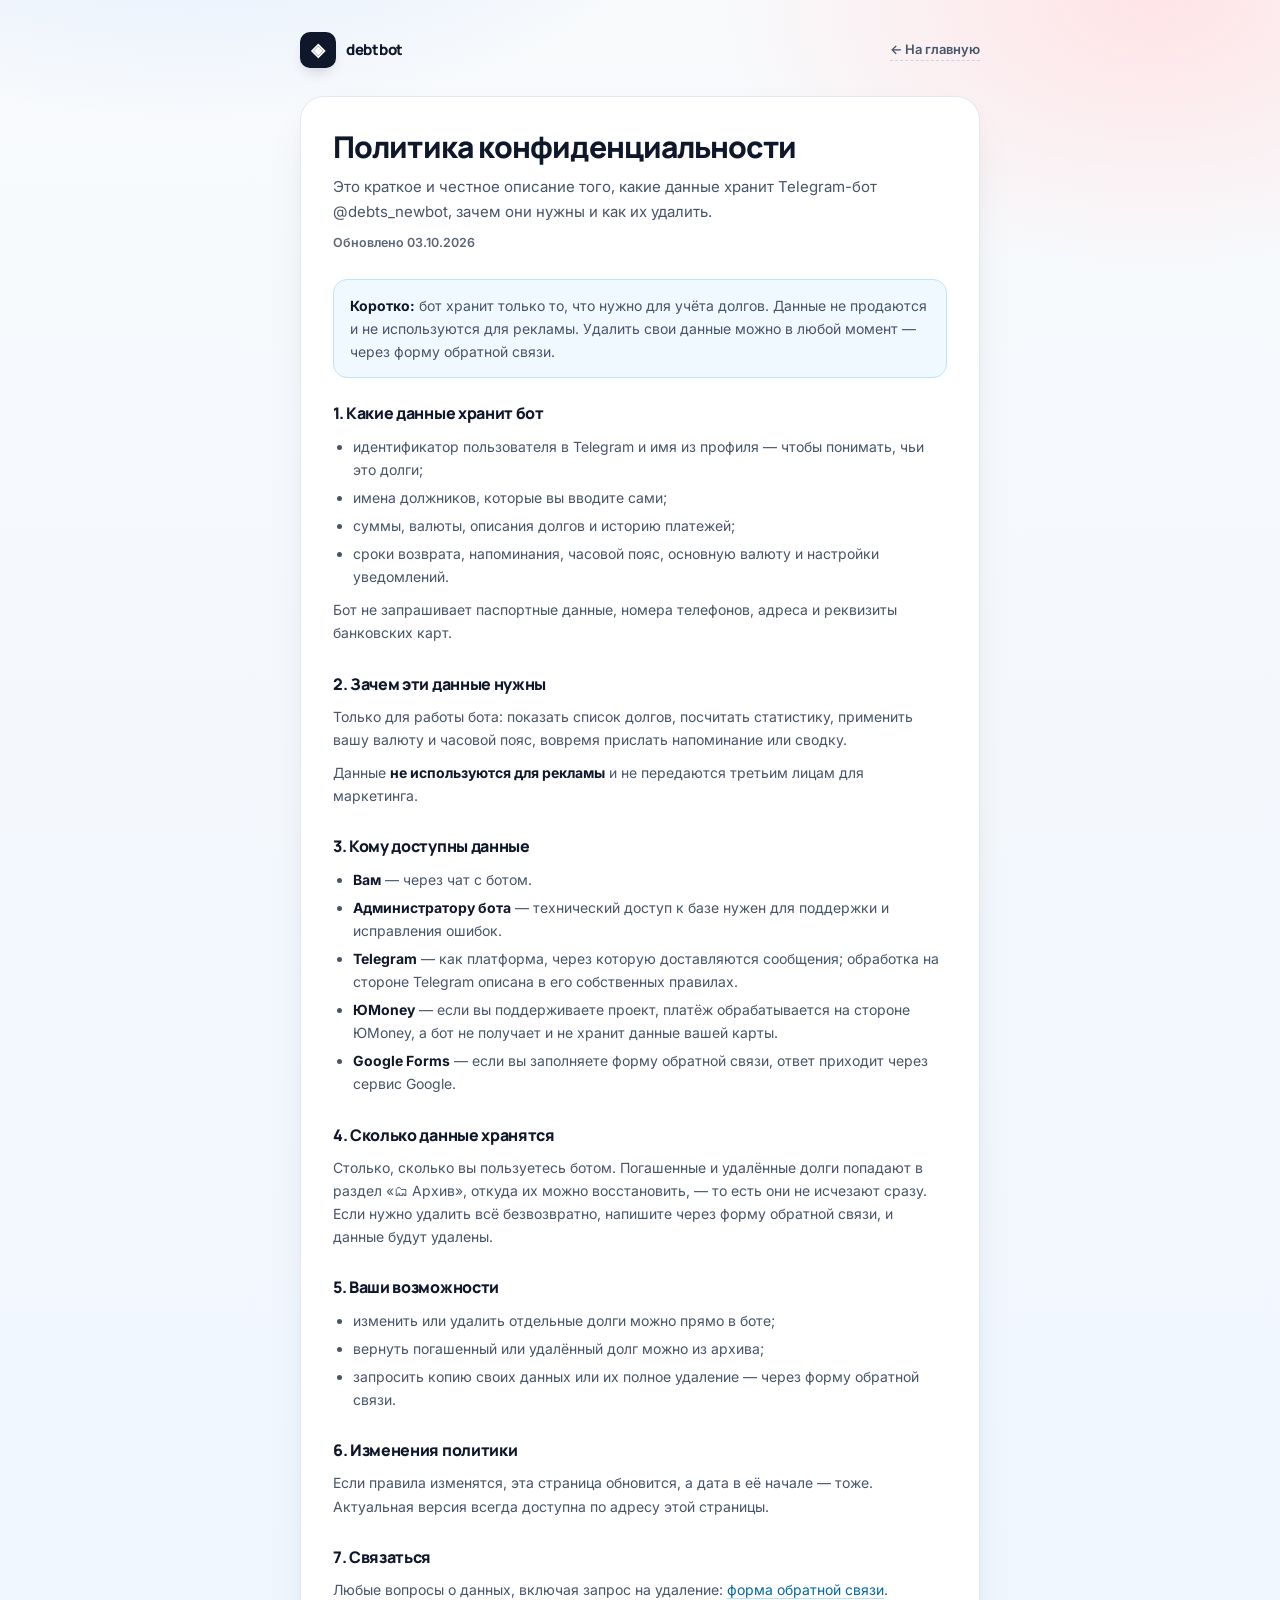
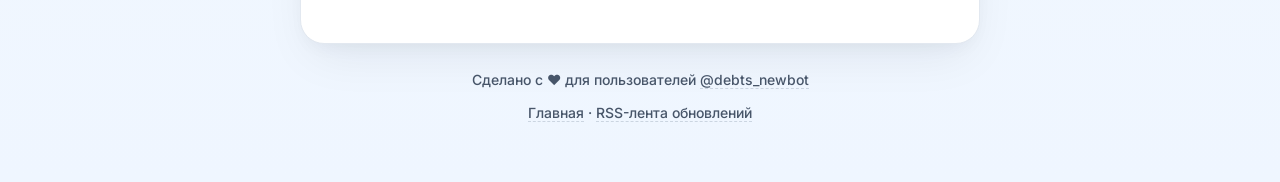
==== privacy.html @ 2c13cfb7 "site: обновления из данных, RSS, FAQ, превью для Telegram и доступность Каталог обновлений вынесен в" ====
<!DOCTYPE html>
<html lang="ru">
<head>
  <meta charset="UTF-8" />
  <meta name="viewport" content="width=device-width, initial-scale=1.0" />

  <title>Политика конфиденциальности — бот @debts_newbot</title>
  <meta name="description" content="Какие данные хранит Telegram-бот @debts_newbot, зачем они нужны, кому доступны и как запросить их удаление." />
  <link rel="canonical" href="https://dvrks1d3.github.io/debtbot.github.io/privacy.html" />

  <meta name="theme-color" content="#0ea5e9" />
  <meta name="color-scheme" content="light" />
  <meta name="robots" content="index, follow" />

  <link rel="icon" href="favicon.ico" sizes="any" />
  <link rel="icon" href="favicon.svg" type="image/svg+xml" />
  <link rel="apple-touch-icon" href="apple-touch-icon.png" />
  <link rel="manifest" href="site.webmanifest" />

  <link rel="preconnect" href="https://fonts.googleapis.com">
  <link rel="preconnect" href="https://fonts.gstatic.com" crossorigin>
  <link href="https://fonts.googleapis.com/css2?family=Inter:wght@400;500;600;700;800&family=Manrope:wght@700;800&display=swap" rel="stylesheet">

  <style>
    :root {
      color-scheme: light;
      --bg: #f8fafc;
      --bg-2: #eff6ff;
      --card: #ffffff;
      --text: #0f172a;
      --muted: #475569;
      --muted-2: #5b6779;
      --border: #e2e8f0;
      --primary-ink: #0369a1;
      --shadow: 0 20px 50px -12px rgba(15, 23, 42, 0.08), 0 8px 20px -8px rgba(15, 23, 42, 0.06);
      --focus: #0369a1;
    }

    * { box-sizing: border-box; margin: 0; padding: 0; }

    body {
      font-family: 'Inter', system-ui, -apple-system, Segoe UI, Roboto, Arial, sans-serif;
      background: radial-gradient(900px 500px at 15% -10%, #dbeafe 0%, transparent 60%),
                  radial-gradient(800px 500px at 90% 0%, #ffe4e6 0%, transparent 55%),
                  linear-gradient(180deg, var(--bg) 0%, var(--bg-2) 100%);
      color: var(--text);
      min-height: 100vh;
      line-height: 1.65;
      -webkit-font-smoothing: antialiased;
    }

    .container {
      max-width: 720px;
      margin: 0 auto;
      padding: 32px 20px 48px;
    }

    a:focus-visible {
      outline: 3px solid var(--focus);
      outline-offset: 3px;
      border-radius: 12px;
    }

    .top-nav {
      display: flex;
      justify-content: space-between;
      align-items: center;
      margin-bottom: 28px;
    }
    .logo {
      display: flex;
      align-items: center;
      gap: 10px;
      font-weight: 800;
      font-family: 'Manrope', sans-serif;
      font-size: 15px;
      letter-spacing: -0.02em;
      color: var(--text);
      text-decoration: none;
    }
    .logo-mark {
      width: 36px; height: 36px;
      display: grid; place-items: center;
      background: var(--text);
      color: white;
      border-radius: 10px;
      font-size: 18px;
      box-shadow: 0 8px 16px -8px rgba(15,23,42,0.3);
    }
    .back-link {
      font-size: 13px;
      font-weight: 600;
      color: var(--muted);
      text-decoration: none;
      border-bottom: 1px dashed #cbd5e1;
    }
    .back-link:hover { color: var(--text); border-bottom-color: var(--text); }

    .card {
      background: var(--card);
      border: 1px solid var(--border);
      border-radius: 24px;
      box-shadow: var(--shadow);
      padding: 32px;
    }

    h1 {
      font-family: 'Manrope', sans-serif;
      font-size: clamp(24px, 4vw, 30px);
      font-weight: 800;
      line-height: 1.2;
      letter-spacing: -0.03em;
      margin-bottom: 10px;
    }
    .lead {
      font-size: 15px;
      color: var(--muted);
      margin-bottom: 8px;
    }
    .updated {
      font-size: 12.5px;
      font-weight: 600;
      color: var(--muted-2);
      margin-bottom: 26px;
    }

    h2 {
      font-family: 'Manrope', sans-serif;
      font-size: 16px;
      font-weight: 800;
      letter-spacing: -0.02em;
      margin: 26px 0 8px;
    }
    h2:first-of-type { margin-top: 0; }

    p { font-size: 14px; color: var(--muted); margin-bottom: 10px; }
    ul { margin: 0 0 10px; padding-left: 20px; }
    li { font-size: 14px; color: var(--muted); margin-bottom: 5px; }
    strong { color: var(--text); font-weight: 700; }

    a.inline-link { color: var(--primary-ink); text-decoration: none; border-bottom: 1px solid #bae6fd; }
    a.inline-link:hover { border-bottom-color: var(--primary-ink); }

    .callout {
      background: #f0f9ff;
      border: 1px solid #bae6fd;
      border-radius: 14px;
      padding: 14px 16px;
      margin: 0 0 22px;
    }
    .callout p { font-size: 13.5px; margin: 0; color: var(--text); }

    footer {
      text-align: center;
      margin-top: 24px;
      color: var(--muted-2);
      font-size: 12.5px;
      font-weight: 500;
    }
    footer a { color: var(--muted); text-decoration: none; border-bottom: 1px dashed #cbd5e1; }
    footer a:hover { color: var(--text); border-bottom-color: var(--text); }

    @media (max-width: 640px) {
      .container { padding: 20px 16px 32px; }
      .card { padding: 22px 18px; }
    }
  </style>
</head>
<body>
  <div class="container">
    <header class="top-nav">
      <a class="logo" href="index.html">
        <span class="logo-mark" aria-hidden="true">◈</span>
        debtbot
      </a>
      <a class="back-link" href="index.html">← На главную</a>
    </header>

    <main class="card">
      <h1>Политика конфиденциальности</h1>
      <p class="lead">Это краткое и честное описание того, какие данные хранит Telegram-бот @debts_newbot, зачем они нужны и как их удалить.</p>
      <p class="updated">Обновлено 03.10.2026</p>

      <p class="callout"><strong>Коротко:</strong> бот хранит только то, что нужно для учёта долгов. Данные не продаются и не используются для рекламы. Удалить свои данные можно в любой момент — через форму обратной связи.</p>

      <h2>1. Какие данные хранит бот</h2>
      <ul>
        <li>идентификатор пользователя в Telegram и имя из профиля — чтобы понимать, чьи это долги;</li>
        <li>имена должников, которые вы вводите сами;</li>
        <li>суммы, валюты, описания долгов и историю платежей;</li>
        <li>сроки возврата, напоминания, часовой пояс, основную валюту и настройки уведомлений.</li>
      </ul>
      <p>Бот не запрашивает паспортные данные, номера телефонов, адреса и реквизиты банковских карт.</p>

      <h2>2. Зачем эти данные нужны</h2>
      <p>Только для работы бота: показать список долгов, посчитать статистику, применить вашу валюту и часовой пояс, вовремя прислать напоминание или сводку.</p>
      <p>Данные <strong>не используются для рекламы</strong> и не передаются третьим лицам для маркетинга.</p>

      <h2>3. Кому доступны данные</h2>
      <ul>
        <li><strong>Вам</strong> — через чат с ботом.</li>
        <li><strong>Администратору бота</strong> — технический доступ к базе нужен для поддержки и исправления ошибок.</li>
        <li><strong>Telegram</strong> — как платформа, через которую доставляются сообщения; обработка на стороне Telegram описана в его собственных правилах.</li>
        <li><strong>ЮMoney</strong> — если вы поддерживаете проект, платёж обрабатывается на стороне ЮMoney, а бот не получает и не хранит данные вашей карты.</li>
        <li><strong>Google Forms</strong> — если вы заполняете форму обратной связи, ответ приходит через сервис Google.</li>
      </ul>

      <h2>4. Сколько данные хранятся</h2>
      <p>Столько, сколько вы пользуетесь ботом. Погашенные и удалённые долги попадают в раздел «🗂 Архив», откуда их можно восстановить, — то есть они не исчезают сразу. Если нужно удалить всё безвозвратно, напишите через форму обратной связи, и данные будут удалены.</p>

      <h2>5. Ваши возможности</h2>
      <ul>
        <li>изменить или удалить отдельные долги можно прямо в боте;</li>
        <li>вернуть погашенный или удалённый долг можно из архива;</li>
        <li>запросить копию своих данных или их полное удаление — через форму обратной связи.</li>
      </ul>

      <h2>6. Изменения политики</h2>
      <p>Если правила изменятся, эта страница обновится, а дата в её начале — тоже. Актуальная версия всегда доступна по адресу этой страницы.</p>

      <h2>7. Связаться</h2>
      <p>Любые вопросы о данных, включая запрос на удаление: <a class="inline-link" href="https://docs.google.com/forms/d/e/1FAIpQLSf25cPmj_XOJ0w-5ywHh_MlF2yY1WmF4xuYG1s7Vr0N-PM4dw/viewform?usp=header" target="_blank" rel="noopener noreferrer">форма обратной связи</a>.</p>
    </main>

    <footer>
      <p>Сделано с ♥ для пользователей <a href="https://t.me/debts_newbot" target="_blank" rel="noopener noreferrer">@debts_newbot</a></p>
      <p><a href="index.html">Главная</a> · <a href="feed.xml">RSS-лента обновлений</a></p>
    </footer>
  </div>
</body>
</html>
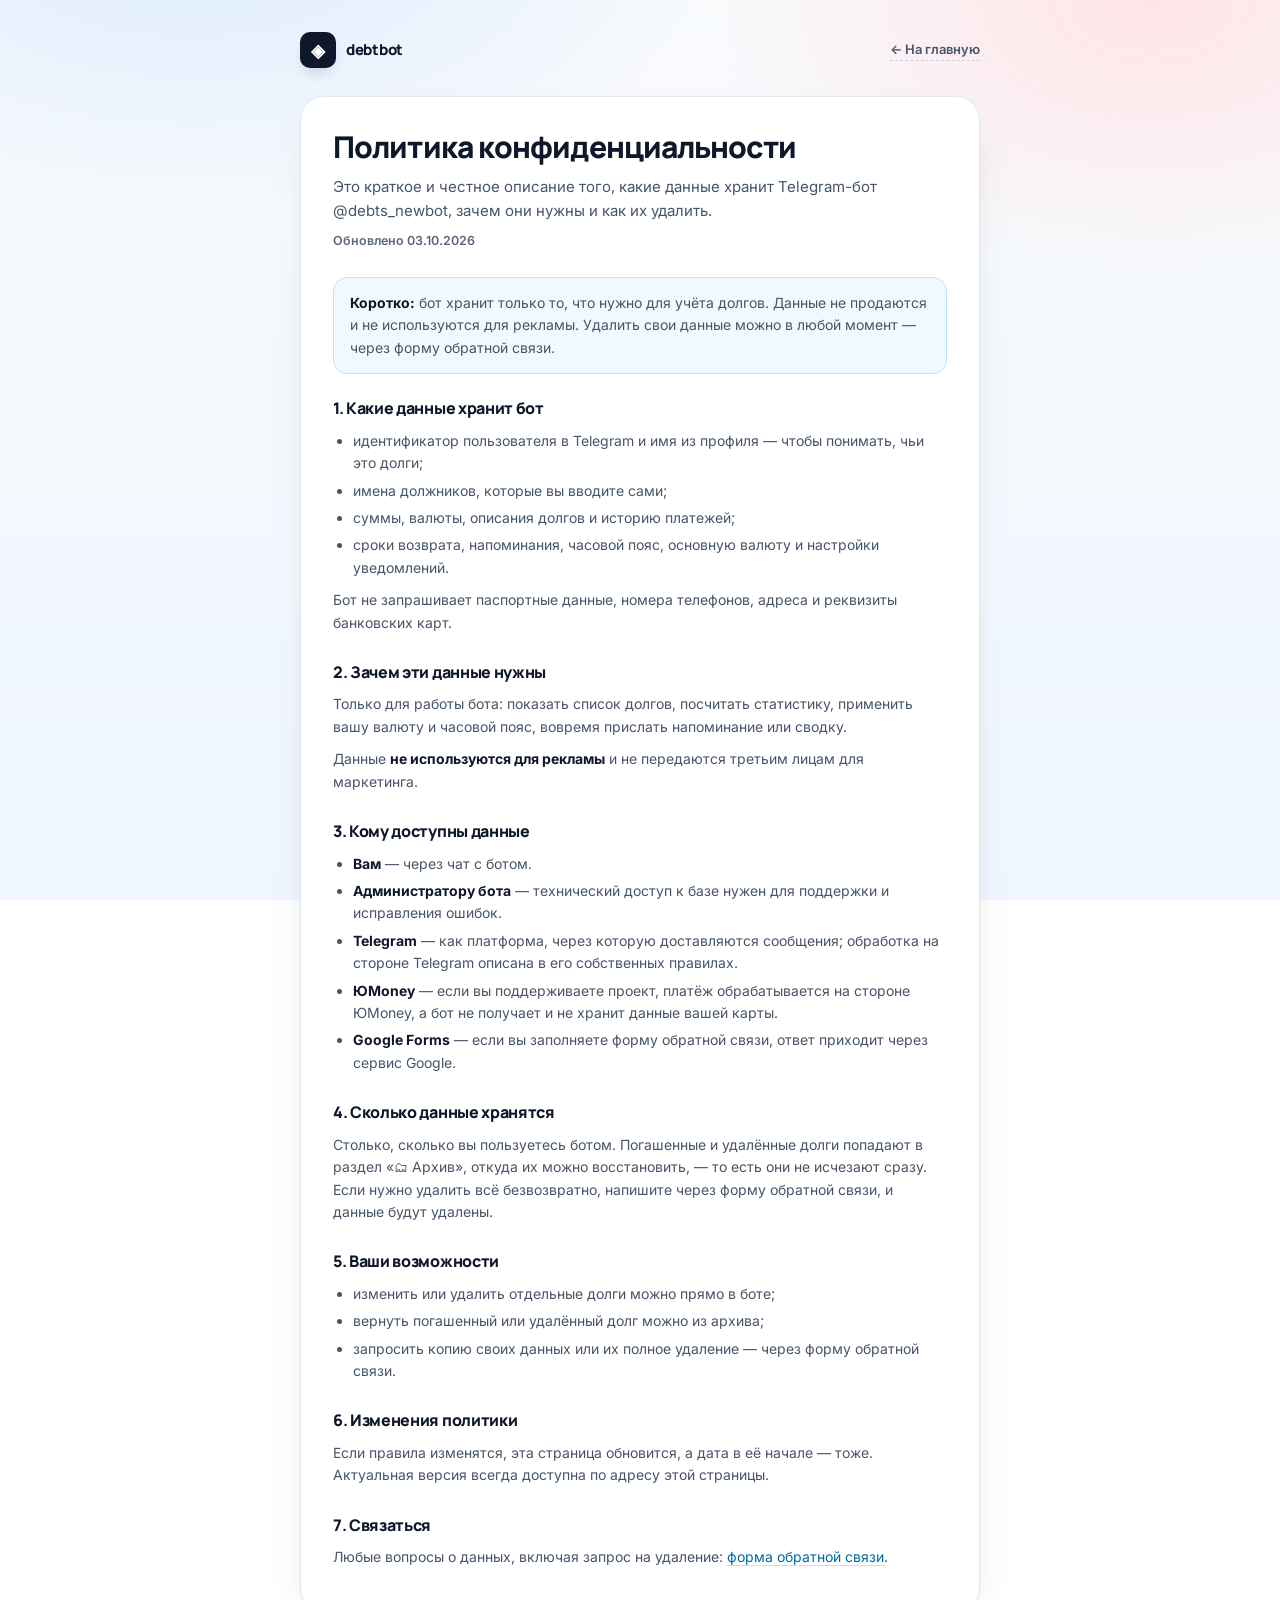
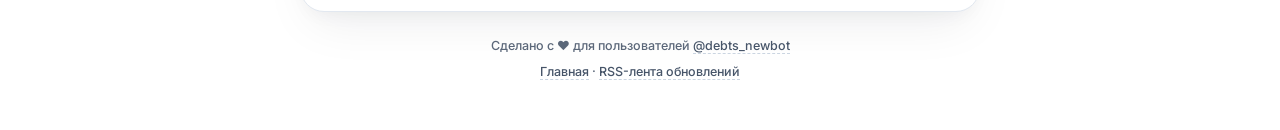
==== commit 71293a4f: "theme: тёмная тема по системной настройке и общий файл стилей Стили вынесены из index.html и privacy" ====
--- a/privacy.html
+++ b/privacy.html
@@ -8,8 +8,9 @@
   <meta name="description" content="Какие данные хранит Telegram-бот @debts_newbot, зачем они нужны, кому доступны и как запросить их удаление." />
   <link rel="canonical" href="https://dvrks1d3.github.io/debtbot.github.io/privacy.html" />
 
-  <meta name="theme-color" content="#0ea5e9" />
-  <meta name="color-scheme" content="light" />
+  <meta name="theme-color" content="#0ea5e9" media="(prefers-color-scheme: light)" />
+  <meta name="theme-color" content="#0b1220" media="(prefers-color-scheme: dark)" />
+  <meta name="color-scheme" content="light dark" />
   <meta name="robots" content="index, follow" />
 
   <link rel="icon" href="favicon.ico" sizes="any" />
@@ -21,150 +22,7 @@
   <link rel="preconnect" href="https://fonts.gstatic.com" crossorigin>
   <link href="https://fonts.googleapis.com/css2?family=Inter:wght@400;500;600;700;800&family=Manrope:wght@700;800&display=swap" rel="stylesheet">
 
-  <style>
-    :root {
-      color-scheme: light;
-      --bg: #f8fafc;
-      --bg-2: #eff6ff;
-      --card: #ffffff;
-      --text: #0f172a;
-      --muted: #475569;
-      --muted-2: #5b6779;
-      --border: #e2e8f0;
-      --primary-ink: #0369a1;
-      --shadow: 0 20px 50px -12px rgba(15, 23, 42, 0.08), 0 8px 20px -8px rgba(15, 23, 42, 0.06);
-      --focus: #0369a1;
-    }
-
-    * { box-sizing: border-box; margin: 0; padding: 0; }
-
-    body {
-      font-family: 'Inter', system-ui, -apple-system, Segoe UI, Roboto, Arial, sans-serif;
-      background: radial-gradient(900px 500px at 15% -10%, #dbeafe 0%, transparent 60%),
-                  radial-gradient(800px 500px at 90% 0%, #ffe4e6 0%, transparent 55%),
-                  linear-gradient(180deg, var(--bg) 0%, var(--bg-2) 100%);
-      color: var(--text);
-      min-height: 100vh;
-      line-height: 1.65;
-      -webkit-font-smoothing: antialiased;
-    }
-
-    .container {
-      max-width: 720px;
-      margin: 0 auto;
-      padding: 32px 20px 48px;
-    }
-
-    a:focus-visible {
-      outline: 3px solid var(--focus);
-      outline-offset: 3px;
-      border-radius: 12px;
-    }
-
-    .top-nav {
-      display: flex;
-      justify-content: space-between;
-      align-items: center;
-      margin-bottom: 28px;
-    }
-    .logo {
-      display: flex;
-      align-items: center;
-      gap: 10px;
-      font-weight: 800;
-      font-family: 'Manrope', sans-serif;
-      font-size: 15px;
-      letter-spacing: -0.02em;
-      color: var(--text);
-      text-decoration: none;
-    }
-    .logo-mark {
-      width: 36px; height: 36px;
-      display: grid; place-items: center;
-      background: var(--text);
-      color: white;
-      border-radius: 10px;
-      font-size: 18px;
-      box-shadow: 0 8px 16px -8px rgba(15,23,42,0.3);
-    }
-    .back-link {
-      font-size: 13px;
-      font-weight: 600;
-      color: var(--muted);
-      text-decoration: none;
-      border-bottom: 1px dashed #cbd5e1;
-    }
-    .back-link:hover { color: var(--text); border-bottom-color: var(--text); }
-
-    .card {
-      background: var(--card);
-      border: 1px solid var(--border);
-      border-radius: 24px;
-      box-shadow: var(--shadow);
-      padding: 32px;
-    }
-
-    h1 {
-      font-family: 'Manrope', sans-serif;
-      font-size: clamp(24px, 4vw, 30px);
-      font-weight: 800;
-      line-height: 1.2;
-      letter-spacing: -0.03em;
-      margin-bottom: 10px;
-    }
-    .lead {
-      font-size: 15px;
-      color: var(--muted);
-      margin-bottom: 8px;
-    }
-    .updated {
-      font-size: 12.5px;
-      font-weight: 600;
-      color: var(--muted-2);
-      margin-bottom: 26px;
-    }
-
-    h2 {
-      font-family: 'Manrope', sans-serif;
-      font-size: 16px;
-      font-weight: 800;
-      letter-spacing: -0.02em;
-      margin: 26px 0 8px;
-    }
-    h2:first-of-type { margin-top: 0; }
-
-    p { font-size: 14px; color: var(--muted); margin-bottom: 10px; }
-    ul { margin: 0 0 10px; padding-left: 20px; }
-    li { font-size: 14px; color: var(--muted); margin-bottom: 5px; }
-    strong { color: var(--text); font-weight: 700; }
-
-    a.inline-link { color: var(--primary-ink); text-decoration: none; border-bottom: 1px solid #bae6fd; }
-    a.inline-link:hover { border-bottom-color: var(--primary-ink); }
-
-    .callout {
-      background: #f0f9ff;
-      border: 1px solid #bae6fd;
-      border-radius: 14px;
-      padding: 14px 16px;
-      margin: 0 0 22px;
-    }
-    .callout p { font-size: 13.5px; margin: 0; color: var(--text); }
-
-    footer {
-      text-align: center;
-      margin-top: 24px;
-      color: var(--muted-2);
-      font-size: 12.5px;
-      font-weight: 500;
-    }
-    footer a { color: var(--muted); text-decoration: none; border-bottom: 1px dashed #cbd5e1; }
-    footer a:hover { color: var(--text); border-bottom-color: var(--text); }
-
-    @media (max-width: 640px) {
-      .container { padding: 20px 16px 32px; }
-      .card { padding: 22px 18px; }
-    }
-  </style>
+  <link rel="stylesheet" href="assets/site.css" />
 </head>
 <body>
   <div class="container">
@@ -176,7 +34,7 @@
       <a class="back-link" href="index.html">← На главную</a>
     </header>
 
-    <main class="card">
+    <main class="privacy-card">
       <h1>Политика конфиденциальности</h1>
       <p class="lead">Это краткое и честное описание того, какие данные хранит Telegram-бот @debts_newbot, зачем они нужны и как их удалить.</p>
       <p class="updated">Обновлено 03.10.2026</p>
--- a/assets/site.css
+++ b/assets/site.css
@@ -0,0 +1,830 @@
+/* ==========================================================================
+   debtbot — общие стили index.html и privacy.html
+   Светлая тема — значения в :root, тёмная — переопределение токенов ниже.
+   ========================================================================== */
+
+:root {
+  color-scheme: light dark;
+
+  /* Фон и поверхности */
+  --bg: #f8fafc;
+  --bg-2: #eff6ff;
+  --glow-1: #dbeafe;
+  --glow-2: #ffe4e6;
+  --glow-3: #e0f2fe;
+  --card: #ffffff;
+  --surface-2: #f8fafc;
+  --surface-3: #f1f5f9;
+  --elevated: #ffffff;
+
+  /* Инверсные элементы: логотип, номера шагов, skip-link */
+  --surface-inverse: #0f172a;
+  --on-inverse: #ffffff;
+
+  /* Текст */
+  --text: #0f172a;
+  --muted: #475569;
+  --muted-2: #5b6779;
+
+  /* Границы */
+  --border: #e2e8f0;
+  --border-soft: #eef2f7;
+  --border-strong: #cbd5e1;
+
+  /* Акценты */
+  --primary: #0ea5e9;
+  --link: #0369a1;
+  --solid: #0369a1;
+  --on-solid: #ffffff;
+  --ok: #047857;
+  --ok-bg: #ecfdf5;
+  --ok-border: #a7f3d0;
+  --accent: #e11d48;
+  --accent-2: #be123c;
+  --accent-ink: #be123c;
+  --note-bg: #f0f9ff;
+  --note-border: #bae6fd;
+
+  /* Точки таймлайна */
+  --dot-1: #0284c7;
+  --dot-2: #7c3aed;
+  --dot-3: #94a3b8;
+  --ring-1: #e0f2fe;
+  --ring-2: #ede9fe;
+  --ring-3: #f1f5f9;
+  --target-ring: #e0f2fe;
+
+  /* Тени */
+  --shadow: 0 20px 50px -12px rgba(15, 23, 42, 0.08), 0 8px 20px -8px rgba(15, 23, 42, 0.06);
+  --shadow-hover: 0 24px 60px -12px rgba(15, 23, 42, 0.12), 0 12px 24px -8px rgba(15, 23, 42, 0.08);
+  --shadow-soft: 0 8px 20px -14px rgba(15, 23, 42, 0.1);
+  --logomark-shadow: 0 8px 16px -8px rgba(15, 23, 42, 0.3);
+  --focus: #0369a1;
+}
+
+@media (prefers-color-scheme: dark) {
+  :root {
+    --bg: #0b1220;
+    --bg-2: #0f172a;
+    --glow-1: #12314f;
+    --glow-2: #3a1b2c;
+    --glow-3: #0d2b45;
+    --card: #111c2e;
+    --surface-2: #0f1a2b;
+    --surface-3: #1a2739;
+    --elevated: #1c2a40;
+
+    --surface-inverse: #e8eef7;
+    --on-inverse: #0b1220;
+
+    --text: #e8eef7;
+    --muted: #a7b4c6;
+    --muted-2: #8fa0b5;
+
+    --border: #22304a;
+    --border-soft: #1b2740;
+    --border-strong: #33425e;
+
+    --primary: #38bdf8;
+    --link: #7dd3fc;
+    --solid: #7dd3fc;
+    --on-solid: #082f49;
+    --ok: #6ee7b7;
+    --ok-bg: #0b3b2c;
+    --ok-border: #1c6b4f;
+    --accent-ink: #fb7185;
+    --note-bg: #0b2b45;
+    --note-border: #1e5f8a;
+
+    --dot-1: #38bdf8;
+    --dot-2: #a78bfa;
+    --dot-3: #64748b;
+    --ring-1: rgba(56, 189, 248, 0.22);
+    --ring-2: rgba(167, 139, 250, 0.22);
+    --ring-3: rgba(148, 163, 184, 0.18);
+    --target-ring: rgba(56, 189, 248, 0.28);
+
+    --shadow: 0 20px 50px -12px rgba(0, 0, 0, 0.5), 0 8px 20px -8px rgba(0, 0, 0, 0.35);
+    --shadow-hover: 0 24px 60px -12px rgba(0, 0, 0, 0.6), 0 12px 24px -8px rgba(0, 0, 0, 0.4);
+    --shadow-soft: 0 8px 20px -14px rgba(0, 0, 0, 0.5);
+    --logomark-shadow: 0 8px 16px -8px rgba(0, 0, 0, 0.6);
+    --focus: #7dd3fc;
+  }
+}
+
+* { box-sizing: border-box; margin: 0; padding: 0; }
+
+body {
+  font-family: 'Inter', system-ui, -apple-system, Segoe UI, Roboto, Arial, sans-serif;
+  background: radial-gradient(900px 500px at 15% -10%, var(--glow-1) 0%, transparent 60%),
+              radial-gradient(800px 500px at 90% 0%, var(--glow-2) 0%, transparent 55%),
+              radial-gradient(700px 400px at 50% 100%, var(--glow-3) 0%, transparent 50%),
+              linear-gradient(180deg, var(--bg) 0%, var(--bg-2) 100%);
+  background-attachment: fixed;
+  color: var(--text);
+  min-height: 100vh;
+  line-height: 1.6;
+  -webkit-font-smoothing: antialiased;
+}
+
+.container {
+  max-width: 720px;
+  margin: 0 auto;
+  padding: 32px 20px 48px;
+}
+
+a:focus-visible,
+button:focus-visible,
+summary:focus-visible {
+  outline: 3px solid var(--focus);
+  outline-offset: 3px;
+  border-radius: 12px;
+}
+
+a.inline-link {
+  color: var(--link);
+  text-decoration: none;
+  border-bottom: 1px solid var(--note-border);
+}
+a.inline-link:hover { border-bottom-color: var(--link); }
+
+/* Доступность: пропустить витрину и перейти к обновлениям */
+.skip-link {
+  position: absolute;
+  left: -9999px;
+  top: 0;
+  z-index: 10;
+  background: var(--surface-inverse);
+  color: var(--on-inverse);
+  font-size: 14px;
+  font-weight: 700;
+  padding: 12px 18px;
+  border-radius: 0 0 12px 0;
+  text-decoration: none;
+}
+.skip-link:focus { left: 0; }
+
+/* ---------------------------------------------------------------- шапка --- */
+
+.top-nav {
+  display: flex;
+  justify-content: space-between;
+  align-items: center;
+  margin-bottom: 28px;
+  animation: fadeIn 0.6s ease;
+}
+.logo {
+  display: flex;
+  align-items: center;
+  gap: 10px;
+  font-weight: 800;
+  font-family: 'Manrope', sans-serif;
+  font-size: 15px;
+  letter-spacing: -0.02em;
+  color: var(--text);
+  text-decoration: none;
+}
+.logo-mark {
+  width: 36px; height: 36px;
+  display: grid; place-items: center;
+  background: var(--surface-inverse);
+  color: var(--on-inverse);
+  border-radius: 10px;
+  font-size: 18px;
+  box-shadow: var(--logomark-shadow);
+}
+.badge-since {
+  font-size: 12px;
+  font-weight: 600;
+  color: var(--ok);
+  background: var(--ok-bg);
+  border: 1px solid var(--ok-border);
+  padding: 6px 10px;
+  border-radius: 999px;
+}
+.back-link {
+  font-size: 13px;
+  font-weight: 600;
+  color: var(--muted);
+  text-decoration: none;
+  border-bottom: 1px dashed var(--border-strong);
+}
+.back-link:hover { color: var(--text); border-bottom-color: var(--text); }
+
+/* -------------------------------------------------------------- кнопки --- */
+
+.actions {
+  display: grid;
+  grid-template-columns: 1fr 1fr;
+  gap: 14px;
+}
+.btn {
+  appearance: none;
+  border-radius: 14px;
+  padding: 16px 18px;
+  font-size: 15px;
+  font-weight: 700;
+  letter-spacing: -0.01em;
+  cursor: pointer;
+  text-decoration: none;
+  display: inline-flex;
+  align-items: center;
+  justify-content: center;
+  gap: 10px;
+  transition: all 0.22s cubic-bezier(.2,.8,.2,1);
+  border: 1px solid transparent;
+  line-height: 1;
+  position: relative;
+  overflow: hidden;
+}
+.btn:active { transform: translateY(0) scale(0.98); }
+.btn-primary {
+  background: linear-gradient(135deg, #0369a1 0%, #1e40af 100%);
+  color: #ffffff;
+  box-shadow: 0 10px 20px -10px rgba(30, 64, 175, 0.55), 0 4px 10px -4px rgba(30, 64, 175, 0.4);
+}
+.btn-primary:hover {
+  transform: translateY(-2px);
+  box-shadow: 0 16px 28px -10px rgba(30, 64, 175, 0.5), 0 8px 14px -6px rgba(30, 64, 175, 0.35);
+  filter: brightness(1.06);
+}
+.btn-accent {
+  background: linear-gradient(135deg, var(--accent) 0%, var(--accent-2) 100%);
+  color: #ffffff;
+  box-shadow: 0 10px 20px -10px rgba(190, 18, 60, 0.55), 0 4px 10px -4px rgba(190, 18, 60, 0.4);
+}
+.btn-accent:hover {
+  transform: translateY(-2px);
+  box-shadow: 0 16px 28px -10px rgba(190, 18, 60, 0.5), 0 8px 14px -6px rgba(190, 18, 60, 0.35);
+  filter: brightness(1.04);
+}
+.btn-secondary {
+  background: var(--elevated);
+  color: var(--text);
+  border-color: var(--border);
+  box-shadow: 0 4px 12px -8px rgba(15, 23, 42, 0.08);
+}
+.btn-secondary:hover {
+  transform: translateY(-2px);
+  border-color: var(--border-strong);
+  box-shadow: var(--shadow-hover);
+}
+.btn-icon {
+  width: 22px; height: 22px;
+  display: grid; place-items: center;
+  border-radius: 8px;
+  font-size: 13px;
+  flex-shrink: 0;
+}
+.btn-primary .btn-icon,
+.btn-accent .btn-icon { background: rgba(255, 255, 255, 0.22); }
+.btn-secondary .btn-icon { background: var(--surface-3); border: 1px solid var(--border); }
+
+/* ---------------------------------------------------------------- hero --- */
+
+.hero {
+  background: var(--card);
+  border: 1px solid var(--border);
+  border-radius: 24px;
+  box-shadow: var(--shadow);
+  overflow: hidden;
+  animation: fadeUp 0.7s ease 0.1s both;
+}
+.hero-inner {
+  padding: 36px 32px 32px;
+  text-align: center;
+}
+.eyebrow {
+  display: inline-flex;
+  align-items: center;
+  gap: 8px;
+  background: var(--surface-3);
+  border: 1px solid var(--border);
+  color: var(--muted);
+  font-size: 13px;
+  font-weight: 600;
+  padding: 7px 12px;
+  border-radius: 999px;
+  margin-bottom: 18px;
+  letter-spacing: -0.01em;
+}
+.eyebrow span {
+  background: var(--elevated);
+  border: 1px solid var(--border);
+  padding: 2px 7px;
+  border-radius: 999px;
+  font-size: 11px;
+  font-weight: 700;
+  color: var(--link);
+}
+h1 {
+  font-family: 'Manrope', sans-serif;
+  font-size: clamp(26px, 4.5vw, 34px);
+  font-weight: 800;
+  line-height: 1.15;
+  letter-spacing: -0.03em;
+  margin-bottom: 12px;
+}
+h1 .accent {
+  background: linear-gradient(135deg, #0ea5e9 0%, #6366f1 55%, #ec4899 100%);
+  -webkit-background-clip: text;
+  -webkit-text-fill-color: transparent;
+  background-clip: text;
+}
+.subtitle {
+  color: var(--muted);
+  font-size: 16px;
+  line-height: 1.6;
+  max-width: 540px;
+  margin: 0 auto 26px;
+}
+
+/* тизер последнего обновления */
+.latest {
+  display: flex;
+  align-items: center;
+  gap: 12px;
+  flex-wrap: wrap;
+  padding: 14px 32px;
+  background: var(--surface-2);
+  border-top: 1px solid var(--border);
+  text-decoration: none;
+  color: var(--text);
+  transition: background 0.2s ease;
+}
+.latest:hover { background: var(--surface-3); }
+.latest-label {
+  font-size: 11px;
+  font-weight: 700;
+  letter-spacing: 0.04em;
+  text-transform: uppercase;
+  color: var(--ok);
+  background: var(--ok-bg);
+  border: 1px solid var(--ok-border);
+  padding: 3px 8px;
+  border-radius: 999px;
+  white-space: nowrap;
+}
+.latest-title { flex: 1 1 220px; font-size: 13.5px; color: var(--muted); }
+.latest-title b { color: var(--text); font-weight: 700; }
+.latest-date { font-size: 12px; font-weight: 600; color: var(--muted); }
+
+/* --------------------------------------------------------------- панели --- */
+
+.panel {
+  margin-top: 22px;
+  background: var(--card);
+  border: 1px solid var(--border);
+  border-radius: 24px;
+  box-shadow: var(--shadow);
+  padding: 28px;
+}
+.panel h2,
+.changelog-head h2 {
+  font-family: 'Manrope', sans-serif;
+  font-size: 18px;
+  font-weight: 800;
+  letter-spacing: -0.02em;
+  display: flex;
+  align-items: center;
+  gap: 10px;
+}
+.title-icon {
+  width: 28px; height: 28px;
+  flex-shrink: 0;
+  display: grid; place-items: center;
+  background: var(--surface-3);
+  border: 1px solid var(--border);
+  border-radius: 8px;
+  font-size: 13px;
+  color: var(--muted);
+}
+.panel-sub {
+  font-size: 13.5px;
+  color: var(--muted);
+  margin: 8px 0 20px;
+}
+
+/* ---------------------------------------------------------- возможности --- */
+
+.feature-grid {
+  list-style: none;
+  display: grid;
+  grid-template-columns: repeat(3, 1fr);
+  gap: 18px 14px;
+}
+.feature-item {
+  display: flex;
+  gap: 10px;
+  align-items: flex-start;
+}
+.feature-icon {
+  width: 32px; height: 32px;
+  border-radius: 9px;
+  display: grid; place-items: center;
+  font-size: 15px;
+  background: var(--surface-2);
+  border: 1px solid var(--border);
+  flex-shrink: 0;
+  margin-top: 1px;
+}
+.feature-item b { display: block; font-size: 13.5px; line-height: 1.25; margin-bottom: 3px; letter-spacing: -0.01em; }
+.feature-item p { font-size: 12.5px; color: var(--muted); line-height: 1.45; }
+
+/* ------------------------------------------------------ как это работает --- */
+
+.steps {
+  list-style: none;
+  counter-reset: step;
+  display: grid;
+  gap: 16px;
+}
+.steps li {
+  counter-increment: step;
+  display: flex;
+  gap: 12px;
+  align-items: flex-start;
+}
+.steps li::before {
+  content: counter(step);
+  width: 28px; height: 28px;
+  flex: 0 0 28px;
+  display: grid; place-items: center;
+  border-radius: 9px;
+  background: var(--surface-inverse);
+  color: var(--on-inverse);
+  font-size: 13px;
+  font-weight: 700;
+}
+.steps b { display: block; font-size: 14px; line-height: 1.3; margin-bottom: 3px; }
+.steps p { font-size: 13.5px; color: var(--muted); line-height: 1.5; }
+.steps code {
+  font-family: ui-monospace, SFMono-Regular, Menlo, Consolas, monospace;
+  font-size: 12.5px;
+  background: var(--surface-3);
+  border: 1px solid var(--border);
+  border-radius: 6px;
+  padding: 1px 5px;
+  color: var(--text);
+}
+
+/* ------------------------------------------------------------ обновления --- */
+
+.changelog {
+  margin-top: 22px;
+  background: var(--card);
+  border: 1px solid var(--border);
+  border-radius: 24px;
+  box-shadow: var(--shadow);
+  padding: 28px 28px 24px;
+}
+.changelog-head {
+  display: flex;
+  align-items: center;
+  justify-content: space-between;
+  gap: 12px;
+  margin-bottom: 8px;
+}
+.version-count {
+  font-size: 12px;
+  font-weight: 700;
+  color: var(--muted);
+  background: var(--surface-3);
+  border: 1px solid var(--border);
+  padding: 6px 10px;
+  border-radius: 999px;
+  white-space: nowrap;
+}
+.changelog-sub {
+  font-size: 13.5px;
+  color: var(--muted);
+  margin-bottom: 18px;
+}
+.version-index {
+  display: flex;
+  flex-wrap: wrap;
+  gap: 6px;
+  margin-bottom: 22px;
+}
+.chip {
+  font-size: 12px;
+  font-weight: 700;
+  color: var(--muted);
+  background: var(--surface-3);
+  border: 1px solid var(--border);
+  padding: 4px 9px;
+  border-radius: 999px;
+  text-decoration: none;
+  transition: all 0.18s ease;
+}
+.chip:hover {
+  background: var(--elevated);
+  border-color: var(--link);
+  color: var(--link);
+}
+.timeline {
+  list-style: none;
+  position: relative;
+  padding-left: 22px;
+}
+.timeline::before {
+  content: "";
+  position: absolute;
+  left: 6px;
+  top: 8px;
+  bottom: 8px;
+  width: 2px;
+  background: linear-gradient(180deg, var(--border) 0%, var(--border-soft) 100%);
+  border-radius: 999px;
+}
+.timeline-item {
+  position: relative;
+  padding-bottom: 20px;
+  display: flex;
+  gap: 14px;
+  align-items: flex-start;
+  scroll-margin-top: 24px;
+}
+.timeline-item:last-child { padding-bottom: 2px; }
+.timeline-dot {
+  position: absolute;
+  left: -22px;
+  top: 4px;
+  width: 14px; height: 14px;
+  border-radius: 50%;
+  background: var(--elevated);
+  border: 3px solid var(--dot-1);
+  box-shadow: 0 0 0 4px var(--ring-1);
+}
+.timeline-item:nth-child(2) .timeline-dot { border-color: var(--dot-2); box-shadow: 0 0 0 4px var(--ring-2); }
+.timeline-item:nth-child(n+3) .timeline-dot { border-color: var(--dot-3); box-shadow: 0 0 0 4px var(--ring-3); }
+.timeline-card {
+  flex: 1;
+  background: var(--surface-2);
+  border: 1px solid var(--border-soft);
+  border-radius: 14px;
+  padding: 14px 14px 12px;
+  transition: all 0.2s ease;
+}
+.timeline-card:hover {
+  background: var(--elevated);
+  border-color: var(--border);
+  transform: translateY(-1px);
+  box-shadow: var(--shadow-soft);
+}
+.timeline-item:target .timeline-card {
+  background: var(--elevated);
+  border-color: var(--primary);
+  box-shadow: 0 0 0 3px var(--target-ring);
+}
+.timeline-top {
+  display: flex;
+  align-items: center;
+  gap: 8px;
+  flex-wrap: wrap;
+  margin-bottom: 8px;
+}
+.release-heading { margin: 0; font-size: inherit; font-weight: inherit; }
+.ver {
+  display: inline-block;
+  font-size: 13px;
+  font-weight: 800;
+  letter-spacing: -0.02em;
+  color: var(--text);
+  background: var(--elevated);
+  border: 1px solid var(--border);
+  padding: 3px 8px;
+  border-radius: 999px;
+  text-decoration: none;
+}
+.ver:hover { border-color: var(--link); color: var(--link); }
+.ver.latest { background: var(--solid); color: var(--on-solid); border-color: var(--solid); }
+.ver.latest:hover { background: var(--text); color: var(--bg); border-color: var(--text); }
+.date {
+  font-size: 12px;
+  font-weight: 600;
+  color: var(--muted);
+  background: var(--elevated);
+  border: 1px solid var(--border);
+  padding: 3px 8px;
+  border-radius: 999px;
+}
+.tag {
+  font-size: 11px;
+  font-weight: 700;
+  letter-spacing: 0.04em;
+  text-transform: uppercase;
+  color: var(--ok);
+  background: var(--ok-bg);
+  border: 1px solid var(--ok-border);
+  padding: 3px 7px;
+  border-radius: 999px;
+}
+.release-title {
+  font-size: 14.5px;
+  font-weight: 600;
+  color: var(--text);
+  letter-spacing: -0.01em;
+  line-height: 1.4;
+}
+.release-groups { margin-top: 10px; }
+.release-group + .release-group { margin-top: 12px; }
+.group-title {
+  font-size: 11px;
+  font-weight: 700;
+  letter-spacing: 0.06em;
+  text-transform: uppercase;
+  margin-bottom: 6px;
+  color: var(--muted-2);
+}
+.release-group-add .group-title { color: var(--ok); }
+.release-group-fix .group-title { color: var(--accent-ink); }
+.release-group-change .group-title { color: var(--muted-2); }
+.release-list {
+  list-style: none;
+  display: grid;
+  gap: 6px;
+}
+.release-list li {
+  position: relative;
+  padding-left: 18px;
+  font-size: 13.5px;
+  color: var(--muted);
+  line-height: 1.5;
+}
+.release-list li::before {
+  content: "";
+  position: absolute;
+  left: 4px;
+  top: 8px;
+  width: 5px; height: 5px;
+  border-radius: 50%;
+  background: var(--muted-2);
+}
+.release-group-add .release-list li::before { background: var(--ok); }
+.release-group-fix .release-list li::before { background: var(--accent-ink); }
+
+/* ------------------------------------------------------------------ FAQ --- */
+
+.faq-item {
+  background: var(--surface-2);
+  border: 1px solid var(--border);
+  border-radius: 12px;
+  padding: 0 14px;
+  transition: background 0.2s ease;
+}
+.faq-item + .faq-item { margin-top: 8px; }
+.faq-item[open] { background: var(--elevated); }
+.faq-item summary {
+  cursor: pointer;
+  font-size: 14px;
+  font-weight: 600;
+  line-height: 1.4;
+  padding: 13px 0;
+  list-style: none;
+  display: flex;
+  align-items: center;
+  justify-content: space-between;
+  gap: 12px;
+}
+.faq-item summary::-webkit-details-marker { display: none; }
+.faq-item summary::after {
+  content: "+";
+  font-size: 16px;
+  font-weight: 700;
+  color: var(--link);
+  flex-shrink: 0;
+}
+.faq-item[open] summary::after { content: "–"; }
+.faq-item p {
+  font-size: 13.5px;
+  color: var(--muted);
+  line-height: 1.5;
+  padding-bottom: 14px;
+}
+.faq-note {
+  margin-top: 16px;
+  font-size: 13px;
+  color: var(--muted);
+}
+
+/* ----------------------------------------------------------- поддержка --- */
+
+.support { text-align: center; }
+.support .panel-sub { max-width: 520px; margin: 8px auto 20px; }
+.support .actions { max-width: 520px; margin: 0 auto; }
+.trust-row {
+  display: flex;
+  align-items: center;
+  justify-content: center;
+  gap: 16px;
+  margin-top: 18px;
+  flex-wrap: wrap;
+  color: var(--muted-2);
+  font-size: 12.5px;
+  font-weight: 500;
+}
+.trust-row span { display: inline-flex; align-items: center; gap: 6px; }
+.trust-dot { width: 4px; height: 4px; background: var(--border-strong); border-radius: 50%; }
+
+/* -------------------------------------------------------- подвал страниц --- */
+
+footer {
+  text-align: center;
+  margin-top: 24px;
+  color: var(--muted-2);
+  font-size: 12.5px;
+  font-weight: 500;
+  animation: fadeIn 0.7s ease 0.25s both;
+}
+footer p + p { margin-top: 6px; }
+footer a { color: var(--muted); text-decoration: none; border-bottom: 1px dashed var(--border-strong); }
+footer a:hover { color: var(--text); border-bottom-color: var(--text); }
+
+/* ------------------------------------------------ страница политики --- */
+
+.privacy-card {
+  background: var(--card);
+  border: 1px solid var(--border);
+  border-radius: 24px;
+  box-shadow: var(--shadow);
+  padding: 32px;
+}
+.privacy-card h1 {
+  font-family: 'Manrope', sans-serif;
+  font-size: clamp(24px, 4vw, 30px);
+  font-weight: 800;
+  line-height: 1.2;
+  letter-spacing: -0.03em;
+  margin-bottom: 10px;
+}
+.privacy-card .lead {
+  font-size: 15px;
+  color: var(--muted);
+  margin-bottom: 8px;
+}
+.privacy-card .updated {
+  font-size: 12.5px;
+  font-weight: 600;
+  color: var(--muted-2);
+  margin-bottom: 26px;
+}
+.privacy-card h2 {
+  font-family: 'Manrope', sans-serif;
+  font-size: 16px;
+  font-weight: 800;
+  letter-spacing: -0.02em;
+  margin: 26px 0 8px;
+}
+.privacy-card h2:first-of-type { margin-top: 0; }
+.privacy-card p { font-size: 14px; color: var(--muted); margin-bottom: 10px; }
+.privacy-card ul { margin: 0 0 10px; padding-left: 20px; }
+.privacy-card li { font-size: 14px; color: var(--muted); margin-bottom: 5px; }
+.privacy-card strong { color: var(--text); font-weight: 700; }
+.privacy-card .callout {
+  background: var(--note-bg);
+  border: 1px solid var(--note-border);
+  border-radius: 14px;
+  padding: 14px 16px;
+  margin: 0 0 22px;
+}
+.privacy-card .callout p { font-size: 13.5px; margin: 0; color: var(--text); }
+
+/* ------------------------------------------------------------- анимация --- */
+
+@keyframes fadeUp {
+  from { opacity: 0; transform: translateY(12px); }
+  to { opacity: 1; transform: translateY(0); }
+}
+@keyframes fadeIn { from { opacity: 0; } to { opacity: 1; } }
+
+/* ------------------------------------------------------------ адаптив --- */
+
+@media (max-width: 720px) {
+  .feature-grid { grid-template-columns: repeat(2, 1fr); }
+}
+
+@media (max-width: 640px) {
+  .container { padding: 20px 16px 32px; }
+  .hero-inner { padding: 28px 20px 26px; }
+  .latest { padding: 14px 20px; }
+  .actions { grid-template-columns: 1fr; }
+  .panel { padding: 22px 18px; }
+  .changelog { padding: 22px 18px 18px; }
+  .feature-grid { grid-template-columns: 1fr; gap: 14px; }
+  .release-list li { font-size: 13px; }
+  .changelog-sub { font-size: 13px; }
+  .trust-row { flex-direction: column; gap: 6px; }
+  .trust-dot { display: none; }
+  .privacy-card { padding: 22px 18px; }
+}
+
+@media (prefers-reduced-motion: reduce) {
+  * { animation: none !important; transition: none !important; }
+}
+
+@media print {
+  body { background: #fff; }
+  .skip-link, .actions, .support { display: none; }
+  .hero, .panel, .changelog { box-shadow: none; border-color: #cbd5e1; }
+}
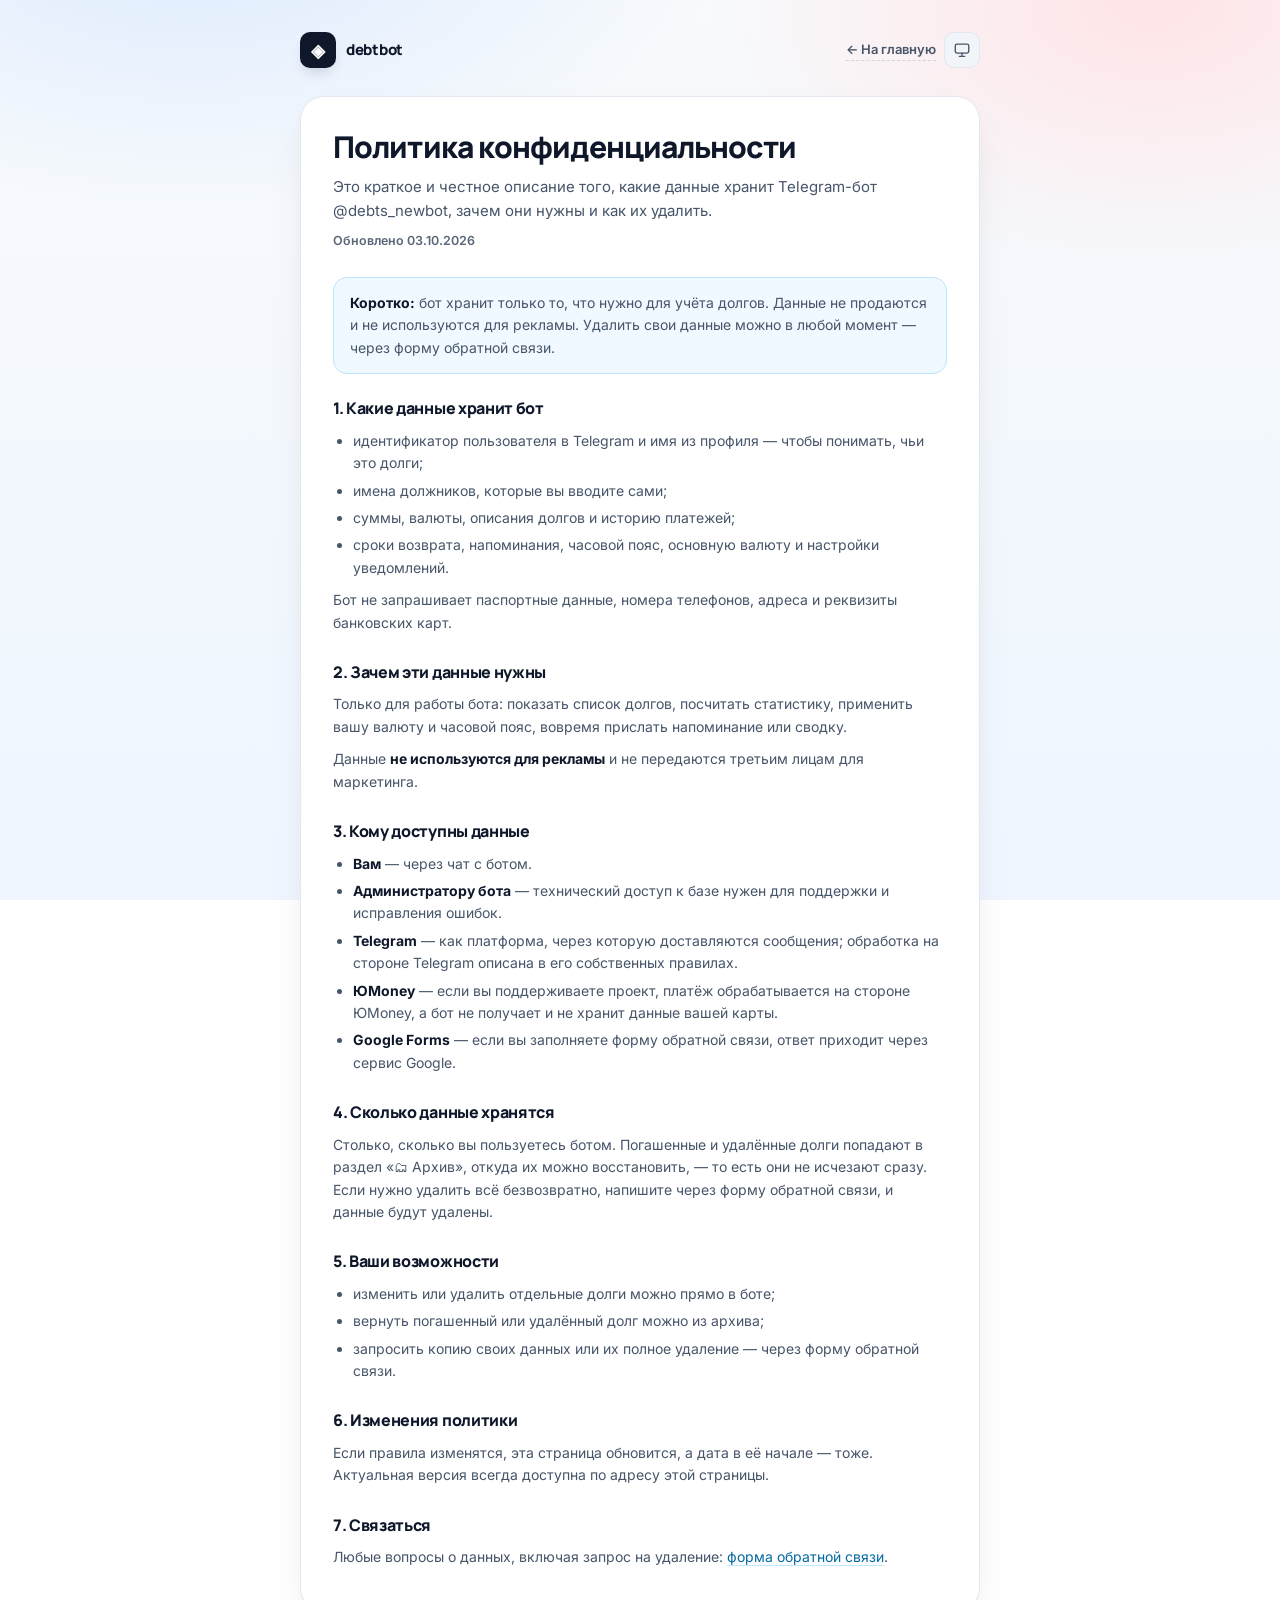
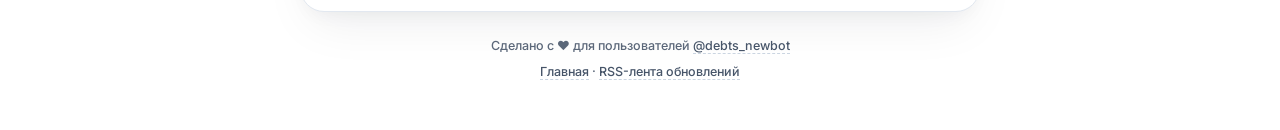
==== commit a58bdc7c: "theme: переключатель «система → светлая → тёмная» Кнопка в шапке обеих страниц циклически меняет тем" ====
--- a/privacy.html
+++ b/privacy.html
@@ -23,6 +23,9 @@
   <link href="https://fonts.googleapis.com/css2?family=Inter:wght@400;500;600;700;800&family=Manrope:wght@700;800&display=swap" rel="stylesheet">
 
   <link rel="stylesheet" href="assets/site.css" />
+
+  <!-- Тема применяется до отрисовки, поэтому скрипт без defer -->
+  <script src="assets/theme.js"></script>
 </head>
 <body>
   <div class="container">
@@ -31,7 +34,14 @@
         <span class="logo-mark" aria-hidden="true">◈</span>
         debtbot
       </a>
-      <a class="back-link" href="index.html">← На главную</a>
+      <div class="nav-actions">
+        <a class="back-link" href="index.html">← На главную</a>
+        <button class="theme-toggle" type="button" aria-label="Тема: как в системе">
+          <svg class="icon-system" viewBox="0 0 20 20" fill="none" stroke="currentColor" stroke-width="1.5" stroke-linecap="round" stroke-linejoin="round" aria-hidden="true"><rect x="2.5" y="3.5" width="15" height="10" rx="2"/><path d="M7 17h6M10 13.5V17"/></svg>
+          <svg class="icon-light" viewBox="0 0 20 20" fill="none" stroke="currentColor" stroke-width="1.5" stroke-linecap="round" stroke-linejoin="round" aria-hidden="true"><circle cx="10" cy="10" r="3.6"/><path d="M10 2v2M10 16v2M2 10h2M16 10h2M4.7 4.7l1.4 1.4M13.9 13.9l1.4 1.4M15.3 4.7l-1.4 1.4M6.1 13.9l-1.4 1.4"/></svg>
+          <svg class="icon-dark" viewBox="0 0 20 20" fill="none" stroke="currentColor" stroke-width="1.5" stroke-linecap="round" stroke-linejoin="round" aria-hidden="true"><path d="M16 12.3A6.6 6.6 0 0 1 7.7 4a6.8 6.8 0 1 0 8.3 8.3Z"/></svg>
+        </button>
+      </div>
     </header>
 
     <main class="privacy-card">
--- a/assets/site.css
+++ b/assets/site.css
@@ -63,7 +63,7 @@
 }
 
 @media (prefers-color-scheme: dark) {
-  :root {
+  :root:not([data-theme="light"]) {
     --bg: #0b1220;
     --bg-2: #0f172a;
     --glow-1: #12314f;
@@ -111,6 +111,58 @@
     --focus: #7dd3fc;
   }
 }
+
+/* Явный выбор тёмной темы. Токены должны совпадать с блоком выше. */
+:root[data-theme="dark"] {
+    --bg: #0b1220;
+  --bg-2: #0f172a;
+  --glow-1: #12314f;
+  --glow-2: #3a1b2c;
+  --glow-3: #0d2b45;
+  --card: #111c2e;
+  --surface-2: #0f1a2b;
+  --surface-3: #1a2739;
+  --elevated: #1c2a40;
+
+  --surface-inverse: #e8eef7;
+  --on-inverse: #0b1220;
+
+  --text: #e8eef7;
+  --muted: #a7b4c6;
+  --muted-2: #8fa0b5;
+
+  --border: #22304a;
+  --border-soft: #1b2740;
+  --border-strong: #33425e;
+
+  --primary: #38bdf8;
+  --link: #7dd3fc;
+  --solid: #7dd3fc;
+  --on-solid: #082f49;
+  --ok: #6ee7b7;
+  --ok-bg: #0b3b2c;
+  --ok-border: #1c6b4f;
+  --accent-ink: #fb7185;
+  --note-bg: #0b2b45;
+  --note-border: #1e5f8a;
+
+  --dot-1: #38bdf8;
+  --dot-2: #a78bfa;
+  --dot-3: #64748b;
+  --ring-1: rgba(56, 189, 248, 0.22);
+  --ring-2: rgba(167, 139, 250, 0.22);
+  --ring-3: rgba(148, 163, 184, 0.18);
+  --target-ring: rgba(56, 189, 248, 0.28);
+
+  --shadow: 0 20px 50px -12px rgba(0, 0, 0, 0.5), 0 8px 20px -8px rgba(0, 0, 0, 0.35);
+  --shadow-hover: 0 24px 60px -12px rgba(0, 0, 0, 0.6), 0 12px 24px -8px rgba(0, 0, 0, 0.4);
+  --shadow-soft: 0 8px 20px -14px rgba(0, 0, 0, 0.5);
+  --logomark-shadow: 0 8px 16px -8px rgba(0, 0, 0, 0.6);
+  --focus: #7dd3fc;
+  color-scheme: dark;
+}
+
+:root[data-theme="light"] { color-scheme: light; }
 
 * { box-sizing: border-box; margin: 0; padding: 0; }
 
@@ -828,3 +880,32 @@
   .skip-link, .actions, .support { display: none; }
   .hero, .panel, .changelog { box-shadow: none; border-color: #cbd5e1; }
 }
+
+/* ------------------------------------------------- переключатель темы --- */
+
+.nav-actions {
+  display: flex;
+  align-items: center;
+  gap: 8px;
+}
+.theme-toggle {
+  display: none;
+  width: 36px;
+  height: 36px;
+  padding: 0;
+  align-items: center;
+  justify-content: center;
+  background: var(--surface-3);
+  border: 1px solid var(--border);
+  border-radius: 10px;
+  color: var(--muted);
+  cursor: pointer;
+  transition: all 0.2s ease;
+}
+/* Кнопка появляется только при работающем JavaScript */
+:root.js .theme-toggle { display: inline-flex; }
+.theme-toggle:hover { color: var(--text); border-color: var(--border-strong); }
+.theme-toggle svg { width: 18px; height: 18px; display: none; }
+:root:not([data-theme]) .theme-toggle .icon-system { display: block; }
+:root[data-theme="light"] .theme-toggle .icon-light { display: block; }
+:root[data-theme="dark"] .theme-toggle .icon-dark { display: block; }
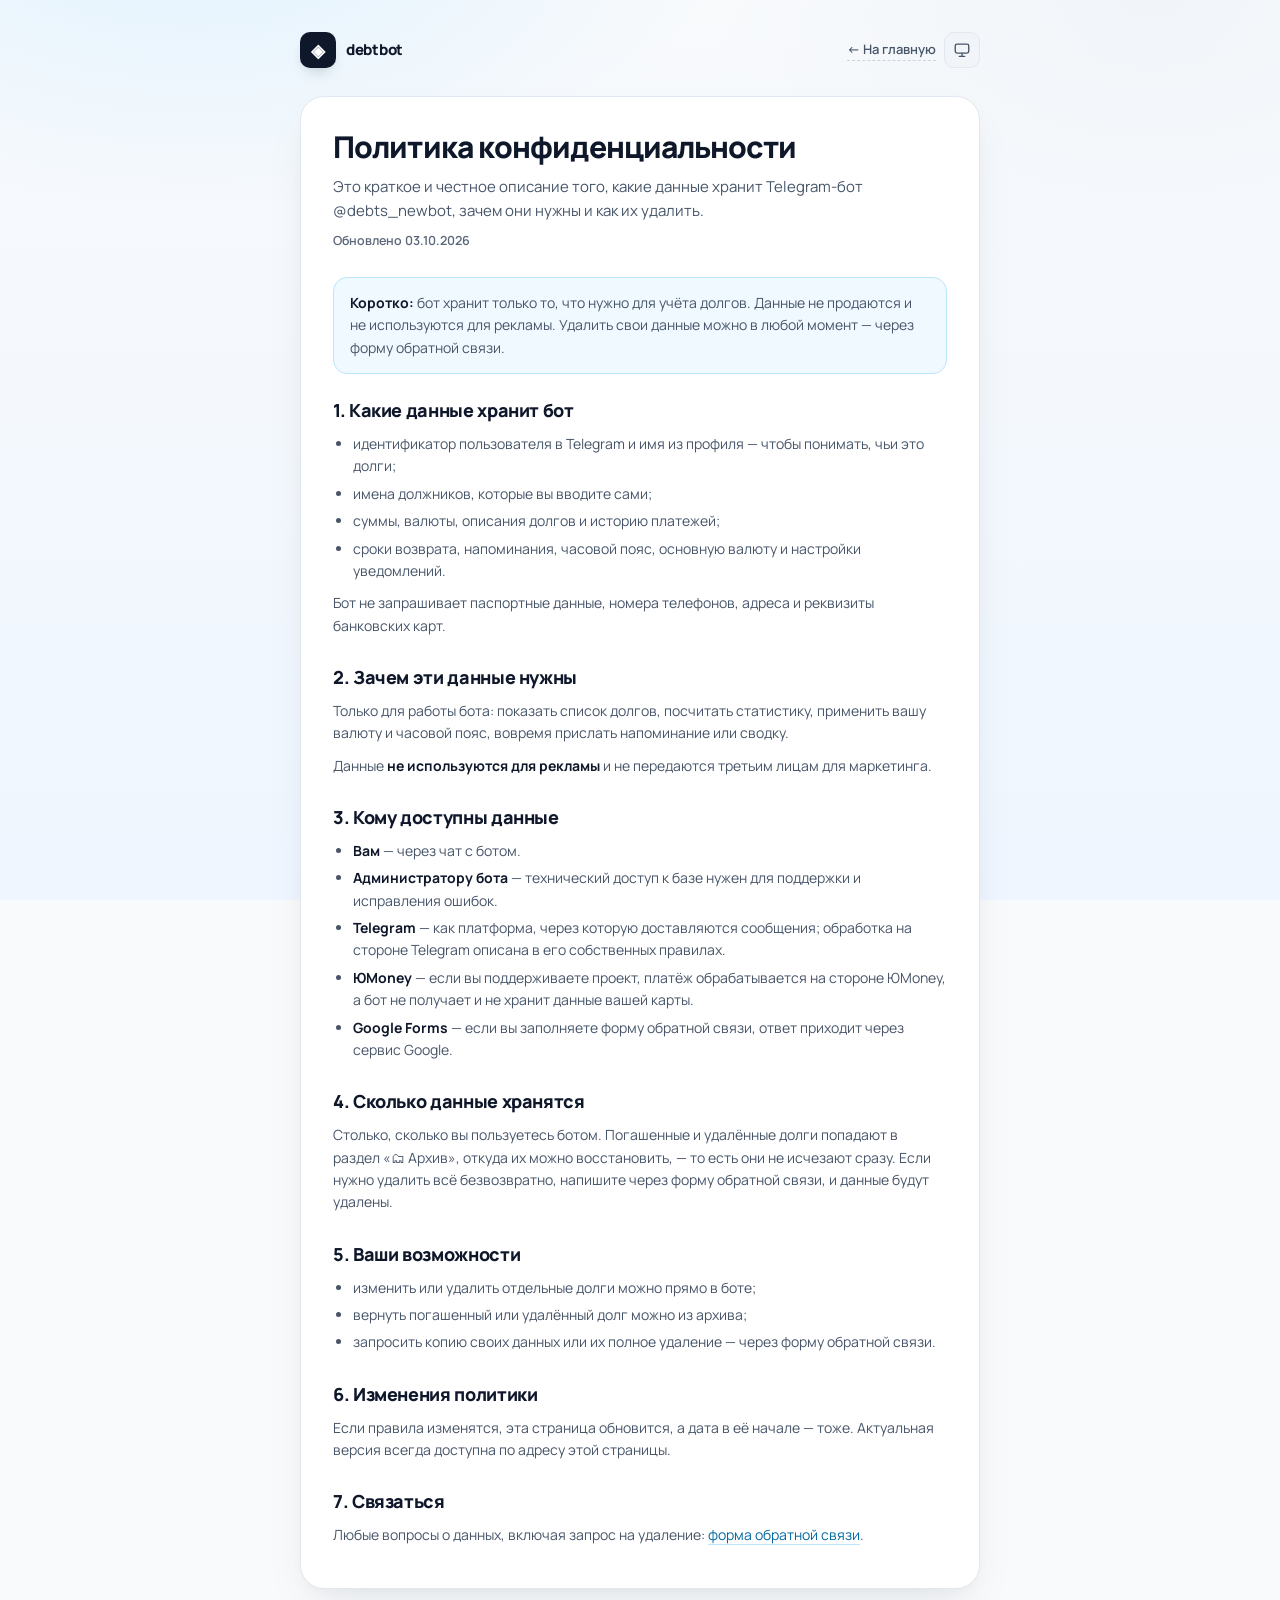
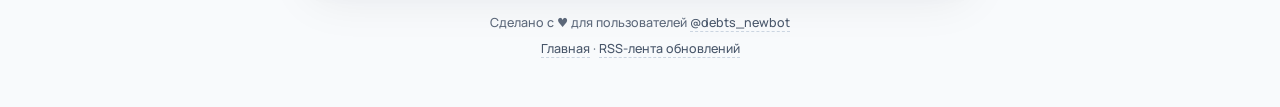
==== commit fcbf5fe7: "design: улучшение UI/UX — макет чата Telegram, Manrope, акцент на Mini App и читаемость чейнджлога" ====
--- a/privacy.html
+++ b/privacy.html
@@ -20,7 +20,7 @@
 
   <link rel="preconnect" href="https://fonts.googleapis.com">
   <link rel="preconnect" href="https://fonts.gstatic.com" crossorigin>
-  <link href="https://fonts.googleapis.com/css2?family=Inter:wght@400;500;600;700;800&family=Manrope:wght@700;800&display=swap" rel="stylesheet">
+  <link href="https://fonts.googleapis.com/css2?family=Manrope:wght@400;500;600;700;800&display=swap" rel="stylesheet">
 
   <link rel="stylesheet" href="assets/site.css" />
 
--- a/assets/site.css
+++ b/assets/site.css
@@ -5,13 +5,15 @@
 
 :root {
   color-scheme: light dark;
+  background-color: var(--bg);
+  color: var(--text);
 
   /* Фон и поверхности */
   --bg: #f8fafc;
   --bg-2: #eff6ff;
-  --glow-1: #dbeafe;
-  --glow-2: #ffe4e6;
-  --glow-3: #e0f2fe;
+  --glow-1: #e0f2fe;
+  --glow-2: #f1f5f9;
+  --glow-3: #e2e8f0;
   --card: #ffffff;
   --surface-2: #f8fafc;
   --surface-3: #f1f5f9;
@@ -64,11 +66,14 @@
 
 @media (prefers-color-scheme: dark) {
   :root:not([data-theme="light"]) {
+    color-scheme: dark;
+    background-color: var(--bg);
+    color: var(--text);
     --bg: #0b1220;
     --bg-2: #0f172a;
-    --glow-1: #12314f;
-    --glow-2: #3a1b2c;
-    --glow-3: #0d2b45;
+    --glow-1: #11253e;
+    --glow-2: #162033;
+    --glow-3: #0d1e30;
     --card: #111c2e;
     --surface-2: #0f1a2b;
     --surface-3: #1a2739;
@@ -114,11 +119,14 @@
 
 /* Явный выбор тёмной темы. Токены должны совпадать с блоком выше. */
 :root[data-theme="dark"] {
-    --bg: #0b1220;
+  color-scheme: dark;
+  background-color: var(--bg);
+  color: var(--text);
+  --bg: #0b1220;
   --bg-2: #0f172a;
-  --glow-1: #12314f;
-  --glow-2: #3a1b2c;
-  --glow-3: #0d2b45;
+  --glow-1: #11253e;
+  --glow-2: #162033;
+  --glow-3: #0d1e30;
   --card: #111c2e;
   --surface-2: #0f1a2b;
   --surface-3: #1a2739;
@@ -164,10 +172,15 @@
 
 :root[data-theme="light"] { color-scheme: light; }
 
+html {
+  background-color: var(--bg);
+}
+
 * { box-sizing: border-box; margin: 0; padding: 0; }
 
 body {
-  font-family: 'Inter', system-ui, -apple-system, Segoe UI, Roboto, Arial, sans-serif;
+  font-family: 'Manrope', system-ui, -apple-system, Segoe UI, Roboto, Arial, sans-serif;
+  background-color: var(--bg);
   background: radial-gradient(900px 500px at 15% -10%, var(--glow-1) 0%, transparent 60%),
               radial-gradient(800px 500px at 90% 0%, var(--glow-2) 0%, transparent 55%),
               radial-gradient(700px 400px at 50% 100%, var(--glow-3) 0%, transparent 50%),
@@ -291,23 +304,23 @@
 }
 .btn:active { transform: translateY(0) scale(0.98); }
 .btn-primary {
-  background: linear-gradient(135deg, #0369a1 0%, #1e40af 100%);
+  background: linear-gradient(135deg, #0369a1 0%, #075985 100%);
   color: #ffffff;
-  box-shadow: 0 10px 20px -10px rgba(30, 64, 175, 0.55), 0 4px 10px -4px rgba(30, 64, 175, 0.4);
+  box-shadow: 0 4px 14px -3px rgba(15, 23, 42, 0.25), 0 2px 6px -2px rgba(15, 23, 42, 0.15);
 }
 .btn-primary:hover {
   transform: translateY(-2px);
-  box-shadow: 0 16px 28px -10px rgba(30, 64, 175, 0.5), 0 8px 14px -6px rgba(30, 64, 175, 0.35);
+  box-shadow: 0 8px 20px -4px rgba(15, 23, 42, 0.3), 0 4px 10px -3px rgba(15, 23, 42, 0.2);
   filter: brightness(1.06);
 }
 .btn-accent {
   background: linear-gradient(135deg, var(--accent) 0%, var(--accent-2) 100%);
   color: #ffffff;
-  box-shadow: 0 10px 20px -10px rgba(190, 18, 60, 0.55), 0 4px 10px -4px rgba(190, 18, 60, 0.4);
+  box-shadow: 0 4px 14px -3px rgba(15, 23, 42, 0.25), 0 2px 6px -2px rgba(15, 23, 42, 0.15);
 }
 .btn-accent:hover {
   transform: translateY(-2px);
-  box-shadow: 0 16px 28px -10px rgba(190, 18, 60, 0.5), 0 8px 14px -6px rgba(190, 18, 60, 0.35);
+  box-shadow: 0 8px 20px -4px rgba(15, 23, 42, 0.3), 0 4px 10px -3px rgba(15, 23, 42, 0.2);
   filter: brightness(1.04);
 }
 .btn-secondary {
@@ -371,17 +384,14 @@
 }
 h1 {
   font-family: 'Manrope', sans-serif;
-  font-size: clamp(26px, 4.5vw, 34px);
+  font-size: clamp(28px, 4.8vw, 36px);
   font-weight: 800;
-  line-height: 1.15;
+  line-height: 1.2;
   letter-spacing: -0.03em;
   margin-bottom: 12px;
 }
 h1 .accent {
-  background: linear-gradient(135deg, #0ea5e9 0%, #6366f1 55%, #ec4899 100%);
-  -webkit-background-clip: text;
-  -webkit-text-fill-color: transparent;
-  background-clip: text;
+  color: var(--primary);
 }
 .subtitle {
   color: var(--muted);
@@ -389,6 +399,160 @@
   line-height: 1.6;
   max-width: 540px;
   margin: 0 auto 26px;
+}
+
+/* макет чата Telegram */
+.chat-mockup {
+  margin: 30px auto 0;
+  max-width: 480px;
+  background: var(--surface-2);
+  border: 1px solid var(--border);
+  border-radius: 18px;
+  overflow: hidden;
+  box-shadow: var(--shadow-soft);
+  text-align: left;
+}
+.chat-header {
+  display: flex;
+  align-items: center;
+  gap: 10px;
+  padding: 10px 14px;
+  background: var(--surface-3);
+  border-bottom: 1px solid var(--border-soft);
+}
+.chat-avatar {
+  width: 32px;
+  height: 32px;
+  border-radius: 50%;
+  background: var(--surface-inverse);
+  color: var(--on-inverse);
+  display: grid;
+  place-items: center;
+  font-weight: 800;
+  font-size: 13px;
+  flex-shrink: 0;
+}
+.chat-info {
+  display: flex;
+  flex-direction: column;
+  flex: 1;
+  min-width: 0;
+}
+.chat-name {
+  font-size: 13px;
+  font-weight: 700;
+  color: var(--text);
+  line-height: 1.2;
+}
+.chat-status {
+  font-size: 11px;
+  color: var(--muted);
+  line-height: 1.2;
+}
+.chat-badge {
+  font-size: 10.5px;
+  font-weight: 700;
+  letter-spacing: 0.04em;
+  text-transform: uppercase;
+  color: var(--link);
+  background: var(--note-bg);
+  border: 1px solid var(--note-border);
+  padding: 2px 7px;
+  border-radius: 999px;
+}
+.chat-body {
+  padding: 14px;
+  display: flex;
+  flex-direction: column;
+  gap: 12px;
+}
+.chat-bubble {
+  max-width: 88%;
+  border-radius: 14px;
+  padding: 10px 12px;
+  position: relative;
+  font-size: 13px;
+  line-height: 1.45;
+}
+.chat-bubble-user {
+  align-self: flex-end;
+  background: var(--note-bg);
+  color: var(--text);
+  border-bottom-right-radius: 4px;
+}
+.chat-text {
+  font-weight: 600;
+  margin: 0;
+}
+.chat-time {
+  display: block;
+  font-size: 10px;
+  color: var(--muted);
+  text-align: right;
+  margin-top: 4px;
+}
+.chat-check {
+  color: var(--link);
+  font-weight: 700;
+}
+.chat-bubble-bot {
+  align-self: flex-start;
+  background: var(--card);
+  color: var(--text);
+  border-bottom-left-radius: 4px;
+}
+.chat-bot-header {
+  display: flex;
+  align-items: center;
+  gap: 6px;
+  margin-bottom: 6px;
+  font-size: 13px;
+}
+.chat-bot-icon {
+  font-size: 14px;
+}
+.chat-debt-details {
+  display: flex;
+  flex-direction: column;
+  gap: 3px;
+  margin-bottom: 10px;
+  font-size: 12.5px;
+}
+.chat-detail-row {
+  display: flex;
+  justify-content: space-between;
+  gap: 8px;
+}
+.chat-detail-row span:first-child {
+  color: var(--muted);
+}
+.chat-detail-due {
+  color: var(--accent-ink);
+  font-weight: 600;
+}
+.chat-actions {
+  display: grid;
+  grid-template-columns: 1fr 1fr;
+  gap: 6px;
+  margin-top: 8px;
+  padding-top: 8px;
+  border-top: 1px solid var(--border-soft);
+}
+.chat-btn {
+  font-size: 11.5px;
+  font-weight: 600;
+  text-align: center;
+  padding: 6px 8px;
+  background: var(--surface-3);
+  border-radius: 8px;
+  color: var(--text);
+  cursor: default;
+  user-select: none;
+}
+.chat-btn-app {
+  background: var(--note-bg);
+  color: var(--link);
+  font-weight: 700;
 }
 
 /* тизер последнего обновления */
@@ -434,7 +598,7 @@
 .panel h2,
 .changelog-head h2 {
   font-family: 'Manrope', sans-serif;
-  font-size: 18px;
+  font-size: 22px;
   font-weight: 800;
   letter-spacing: -0.02em;
   display: flex;
@@ -557,6 +721,15 @@
   flex-wrap: wrap;
   gap: 6px;
   margin-bottom: 22px;
+}
+@media (max-width: 640px) {
+  .version-index {
+    flex-wrap: nowrap;
+    overflow-x: auto;
+    padding-bottom: 8px;
+    -webkit-overflow-scrolling: touch;
+    scrollbar-width: thin;
+  }
 }
 .chip {
   font-size: 12px;
@@ -636,10 +809,10 @@
   flex-wrap: wrap;
   margin-bottom: 8px;
 }
-.release-heading { margin: 0; font-size: inherit; font-weight: inherit; }
+.release-heading { margin: 0; font-size: 16px; font-weight: 800; }
 .ver {
   display: inline-block;
-  font-size: 13px;
+  font-size: 13.5px;
   font-weight: 800;
   letter-spacing: -0.02em;
   color: var(--text);
@@ -673,11 +846,11 @@
   border-radius: 999px;
 }
 .release-title {
-  font-size: 14.5px;
-  font-weight: 600;
+  font-size: 15px;
+  font-weight: 700;
   color: var(--text);
   letter-spacing: -0.01em;
-  line-height: 1.4;
+  line-height: 1.45;
 }
 .release-groups { margin-top: 10px; }
 .release-group + .release-group { margin-top: 12px; }
@@ -823,7 +996,7 @@
 }
 .privacy-card h2 {
   font-family: 'Manrope', sans-serif;
-  font-size: 16px;
+  font-size: 18px;
   font-weight: 800;
   letter-spacing: -0.02em;
   margin: 26px 0 8px;
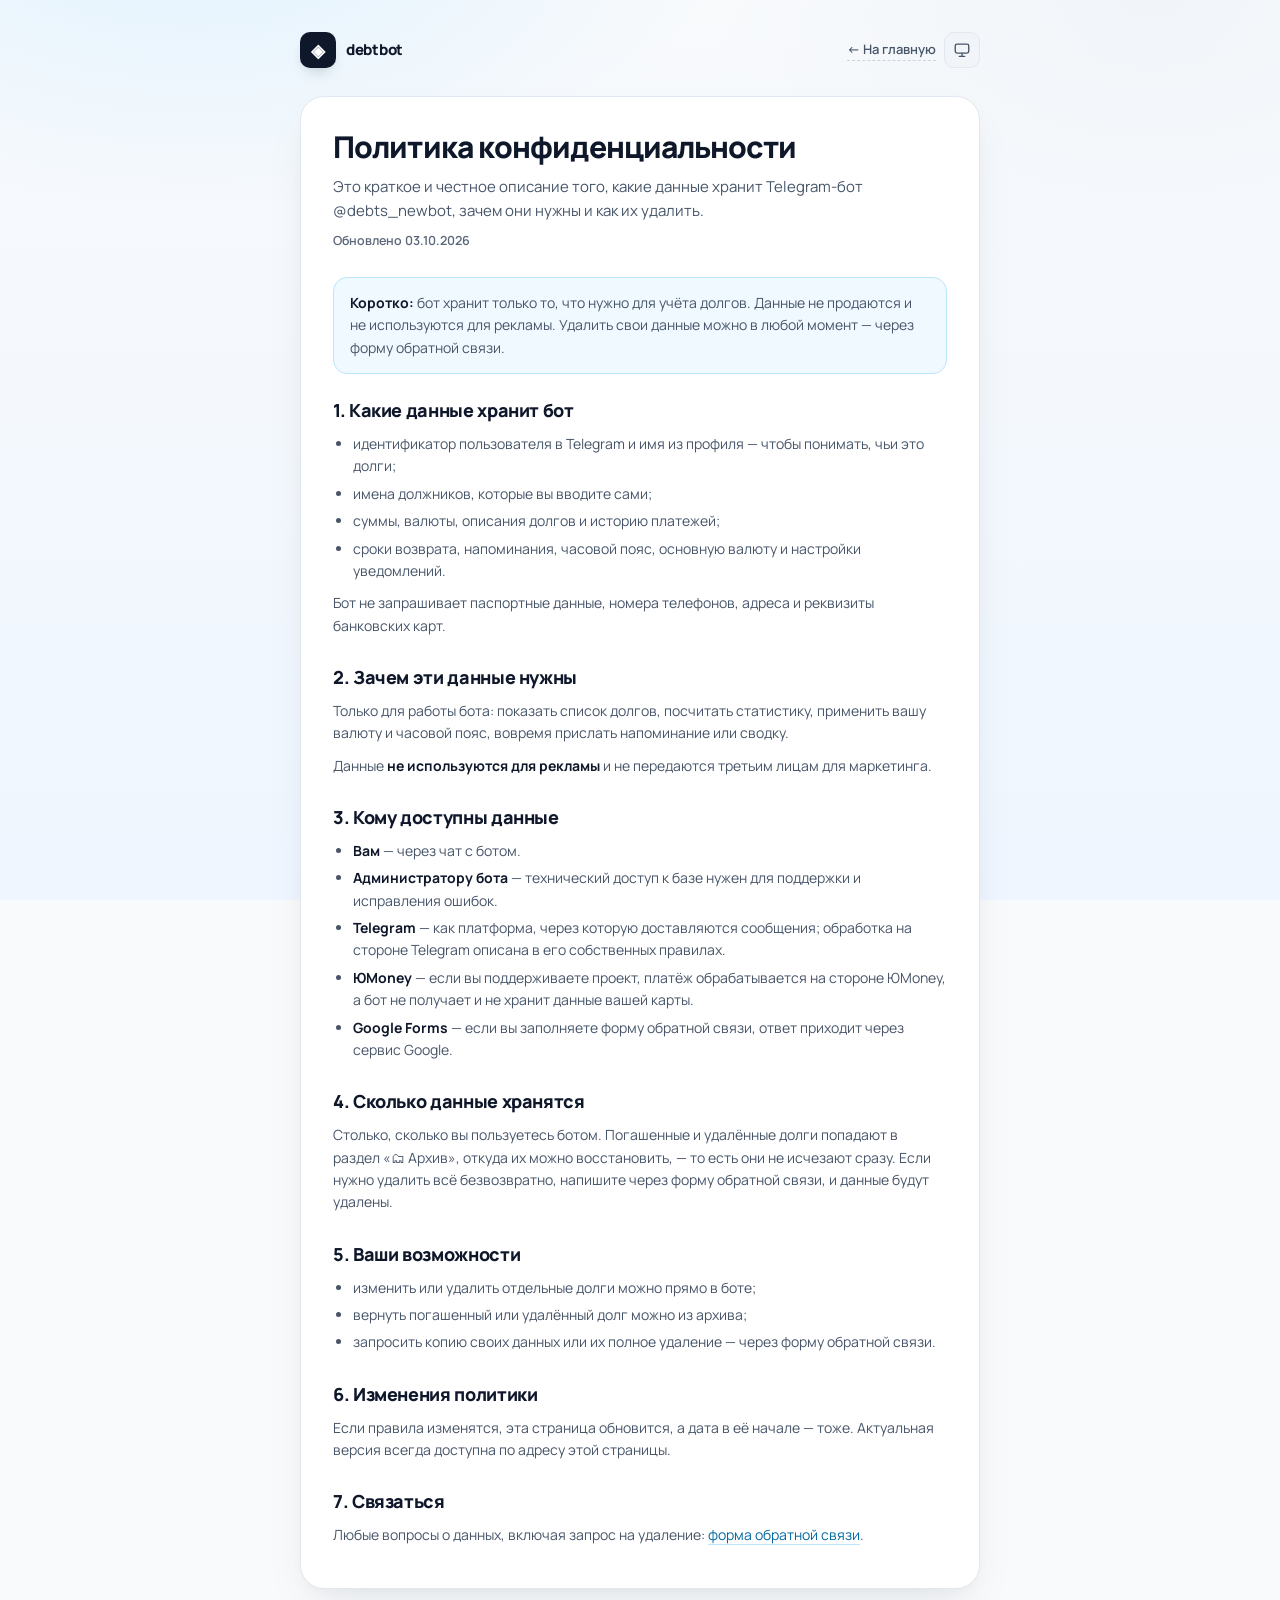
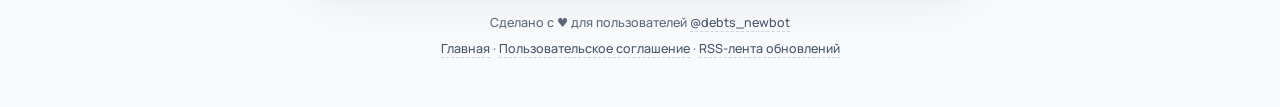
==== commit f14ca9b6: "site: добавить пользовательское соглашение и оферту (terms.html) - terms.html: статус личных заметок" ====
--- a/privacy.html
+++ b/privacy.html
@@ -92,7 +92,7 @@
 
     <footer>
       <p>Сделано с ♥ для пользователей <a href="https://t.me/debts_newbot" target="_blank" rel="noopener noreferrer">@debts_newbot</a></p>
-      <p><a href="index.html">Главная</a> · <a href="feed.xml">RSS-лента обновлений</a></p>
+      <p><a href="index.html">Главная</a> · <a href="terms.html">Пользовательское соглашение</a> · <a href="feed.xml">RSS-лента обновлений</a></p>
     </footer>
   </div>
 </body>
--- a/assets/site.css
+++ b/assets/site.css
@@ -889,6 +889,70 @@
 .release-group-add .release-list li::before { background: var(--ok); }
 .release-group-fix .release-list li::before { background: var(--accent-ink); }
 
+/* ---------------------------------------------------- архив версий (спойлер) --- */
+
+.timeline-archive {
+  list-style: none;
+  position: relative;
+  padding-top: 4px;
+}
+.timeline-details {
+  border-radius: 12px;
+}
+.timeline-summary {
+  display: inline-flex;
+  align-items: center;
+  gap: 8px;
+  padding: 8px 16px;
+  background: var(--surface-2);
+  border: 1px solid var(--border);
+  border-radius: 999px;
+  color: var(--text);
+  font-family: inherit;
+  font-size: 13px;
+  font-weight: 600;
+  cursor: pointer;
+  user-select: none;
+  transition: all 0.2s ease;
+  list-style: none;
+}
+.timeline-summary::-webkit-details-marker {
+  display: none;
+}
+.timeline-summary:hover {
+  background: var(--elevated);
+  border-color: var(--primary);
+  color: var(--link);
+  transform: translateY(-1px);
+  box-shadow: var(--shadow-soft);
+}
+.timeline-summary-icon {
+  display: inline-block;
+  font-size: 10px;
+  line-height: 1;
+  transition: transform 0.2s ease;
+}
+.timeline-details[open] .timeline-summary-icon {
+  transform: rotate(180deg);
+}
+.timeline-summary-text {
+  font-weight: 700;
+}
+.timeline-summary-badge {
+  font-size: 11.5px;
+  font-weight: 600;
+  color: var(--muted);
+  background: var(--surface-3);
+  padding: 2px 7px;
+  border-radius: 999px;
+  border: 1px solid var(--border-soft);
+}
+.timeline-older {
+  list-style: none;
+  margin: 20px 0 0 0;
+  padding: 0;
+}
+
 /* ------------------------------------------------------------------ FAQ --- */
 
 .faq-item {
@@ -931,6 +995,77 @@
   margin-top: 16px;
   font-size: 13px;
   color: var(--muted);
+}
+
+/* ----------------------------------------------------------- CTA секция --- */
+
+.cta-panel {
+  background: linear-gradient(180deg, var(--card) 0%, var(--surface-2) 100%);
+  border: 1px solid var(--border);
+  box-shadow: var(--shadow-soft);
+  text-align: center;
+  padding: 38px 24px;
+}
+.cta-inner {
+  max-width: 540px;
+  margin: 0 auto;
+}
+.cta-badge {
+  display: inline-block;
+  font-size: 11px;
+  font-weight: 700;
+  letter-spacing: 0.04em;
+  text-transform: uppercase;
+  color: var(--link);
+  background: var(--glow-1);
+  border: 1px solid var(--note-border);
+  padding: 4px 12px;
+  border-radius: 999px;
+  margin-bottom: 12px;
+}
+.cta-heading {
+  margin: 0 0 10px;
+  font-size: clamp(22px, 3.8vw, 28px);
+  font-weight: 800;
+  letter-spacing: -0.025em;
+  line-height: 1.25;
+}
+.cta-sub {
+  margin: 0 0 22px;
+  font-size: 15px;
+  line-height: 1.55;
+  color: var(--muted);
+}
+.cta-actions {
+  display: flex;
+  justify-content: center;
+  margin-bottom: 20px;
+}
+.btn-cta {
+  padding: 13px 26px;
+  font-size: 15.5px;
+  font-weight: 700;
+}
+.cta-features {
+  display: flex;
+  align-items: center;
+  justify-content: center;
+  gap: 12px;
+  flex-wrap: wrap;
+  font-size: 13px;
+  color: var(--muted-2);
+  font-weight: 600;
+}
+.cta-feat {
+  display: inline-flex;
+  align-items: center;
+  gap: 4px;
+}
+.cta-dot {
+  width: 4px;
+  height: 4px;
+  border-radius: 50%;
+  background: var(--border-strong);
 }
 
 /* ----------------------------------------------------------- поддержка --- */
@@ -1039,6 +1174,8 @@
   .feature-grid { grid-template-columns: 1fr; gap: 14px; }
   .release-list li { font-size: 13px; }
   .changelog-sub { font-size: 13px; }
+  .cta-panel { padding: 24px 18px; }
+  .cta-features { gap: 8px; font-size: 12px; }
   .trust-row { flex-direction: column; gap: 6px; }
   .trust-dot { display: none; }
   .privacy-card { padding: 22px 18px; }
@@ -1050,7 +1187,7 @@
 
 @media print {
   body { background: #fff; }
-  .skip-link, .actions, .support { display: none; }
+  .skip-link, .actions, .support, .cta-panel { display: none; }
   .hero, .panel, .changelog { box-shadow: none; border-color: #cbd5e1; }
 }
 
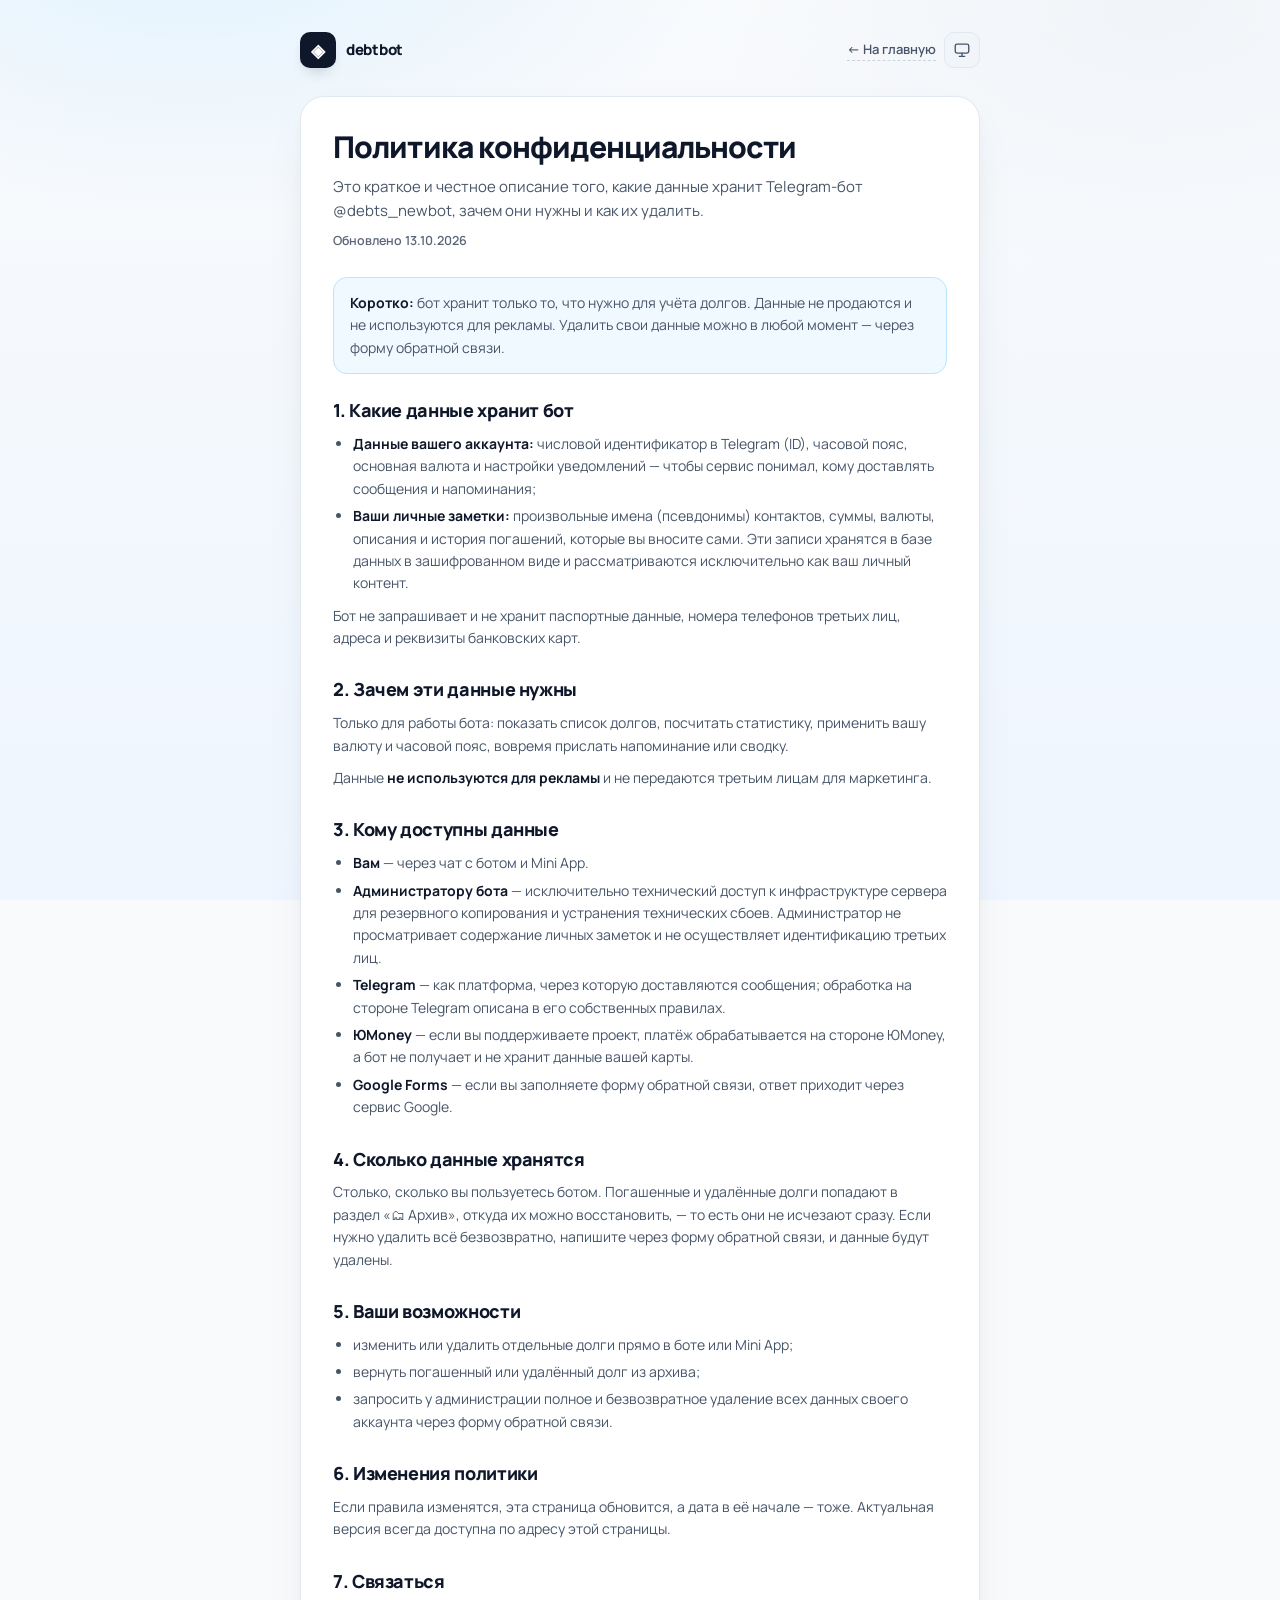
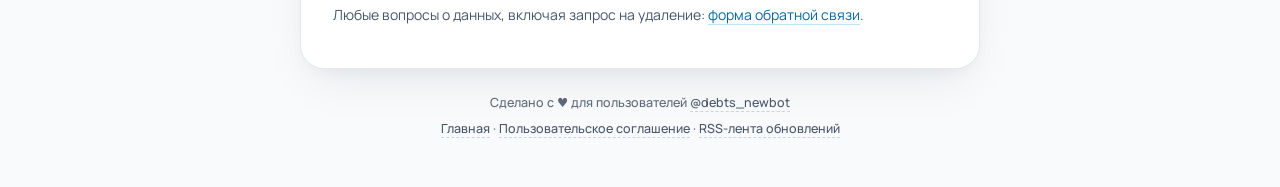
==== commit 6ccc31d6: "site: синхронизация terms и privacy, исключение имени профиля и удаление данных" ====
--- a/privacy.html
+++ b/privacy.html
@@ -47,18 +47,16 @@
     <main class="privacy-card">
       <h1>Политика конфиденциальности</h1>
       <p class="lead">Это краткое и честное описание того, какие данные хранит Telegram-бот @debts_newbot, зачем они нужны и как их удалить.</p>
-      <p class="updated">Обновлено 03.10.2026</p>
+      <p class="updated">Обновлено 13.10.2026</p>
 
       <p class="callout"><strong>Коротко:</strong> бот хранит только то, что нужно для учёта долгов. Данные не продаются и не используются для рекламы. Удалить свои данные можно в любой момент — через форму обратной связи.</p>
 
       <h2>1. Какие данные хранит бот</h2>
       <ul>
-        <li>идентификатор пользователя в Telegram и имя из профиля — чтобы понимать, чьи это долги;</li>
-        <li>имена должников, которые вы вводите сами;</li>
-        <li>суммы, валюты, описания долгов и историю платежей;</li>
-        <li>сроки возврата, напоминания, часовой пояс, основную валюту и настройки уведомлений.</li>
+        <li><strong>Данные вашего аккаунта:</strong> числовой идентификатор в Telegram (ID), часовой пояс, основная валюта и настройки уведомлений — чтобы сервис понимал, кому доставлять сообщения и напоминания;</li>
+        <li><strong>Ваши личные заметки:</strong> произвольные имена (псевдонимы) контактов, суммы, валюты, описания и история погашений, которые вы вносите сами. Эти записи хранятся в базе данных в зашифрованном виде и рассматриваются исключительно как ваш личный контент.</li>
       </ul>
-      <p>Бот не запрашивает паспортные данные, номера телефонов, адреса и реквизиты банковских карт.</p>
+      <p>Бот не запрашивает и не хранит паспортные данные, номера телефонов третьих лиц, адреса и реквизиты банковских карт.</p>
 
       <h2>2. Зачем эти данные нужны</h2>
       <p>Только для работы бота: показать список долгов, посчитать статистику, применить вашу валюту и часовой пояс, вовремя прислать напоминание или сводку.</p>
@@ -66,8 +64,8 @@
 
       <h2>3. Кому доступны данные</h2>
       <ul>
-        <li><strong>Вам</strong> — через чат с ботом.</li>
-        <li><strong>Администратору бота</strong> — технический доступ к базе нужен для поддержки и исправления ошибок.</li>
+        <li><strong>Вам</strong> — через чат с ботом и Mini App.</li>
+        <li><strong>Администратору бота</strong> — исключительно технический доступ к инфраструктуре сервера для резервного копирования и устранения технических сбоев. Администратор не просматривает содержание личных заметок и не осуществляет идентификацию третьих лиц.</li>
         <li><strong>Telegram</strong> — как платформа, через которую доставляются сообщения; обработка на стороне Telegram описана в его собственных правилах.</li>
         <li><strong>ЮMoney</strong> — если вы поддерживаете проект, платёж обрабатывается на стороне ЮMoney, а бот не получает и не хранит данные вашей карты.</li>
         <li><strong>Google Forms</strong> — если вы заполняете форму обратной связи, ответ приходит через сервис Google.</li>
@@ -78,9 +76,9 @@
 
       <h2>5. Ваши возможности</h2>
       <ul>
-        <li>изменить или удалить отдельные долги можно прямо в боте;</li>
-        <li>вернуть погашенный или удалённый долг можно из архива;</li>
-        <li>запросить копию своих данных или их полное удаление — через форму обратной связи.</li>
+        <li>изменить или удалить отдельные долги прямо в боте или Mini App;</li>
+        <li>вернуть погашенный или удалённый долг из архива;</li>
+        <li>запросить у администрации полное и безвозвратное удаление всех данных своего аккаунта через форму обратной связи.</li>
       </ul>
 
       <h2>6. Изменения политики</h2>
